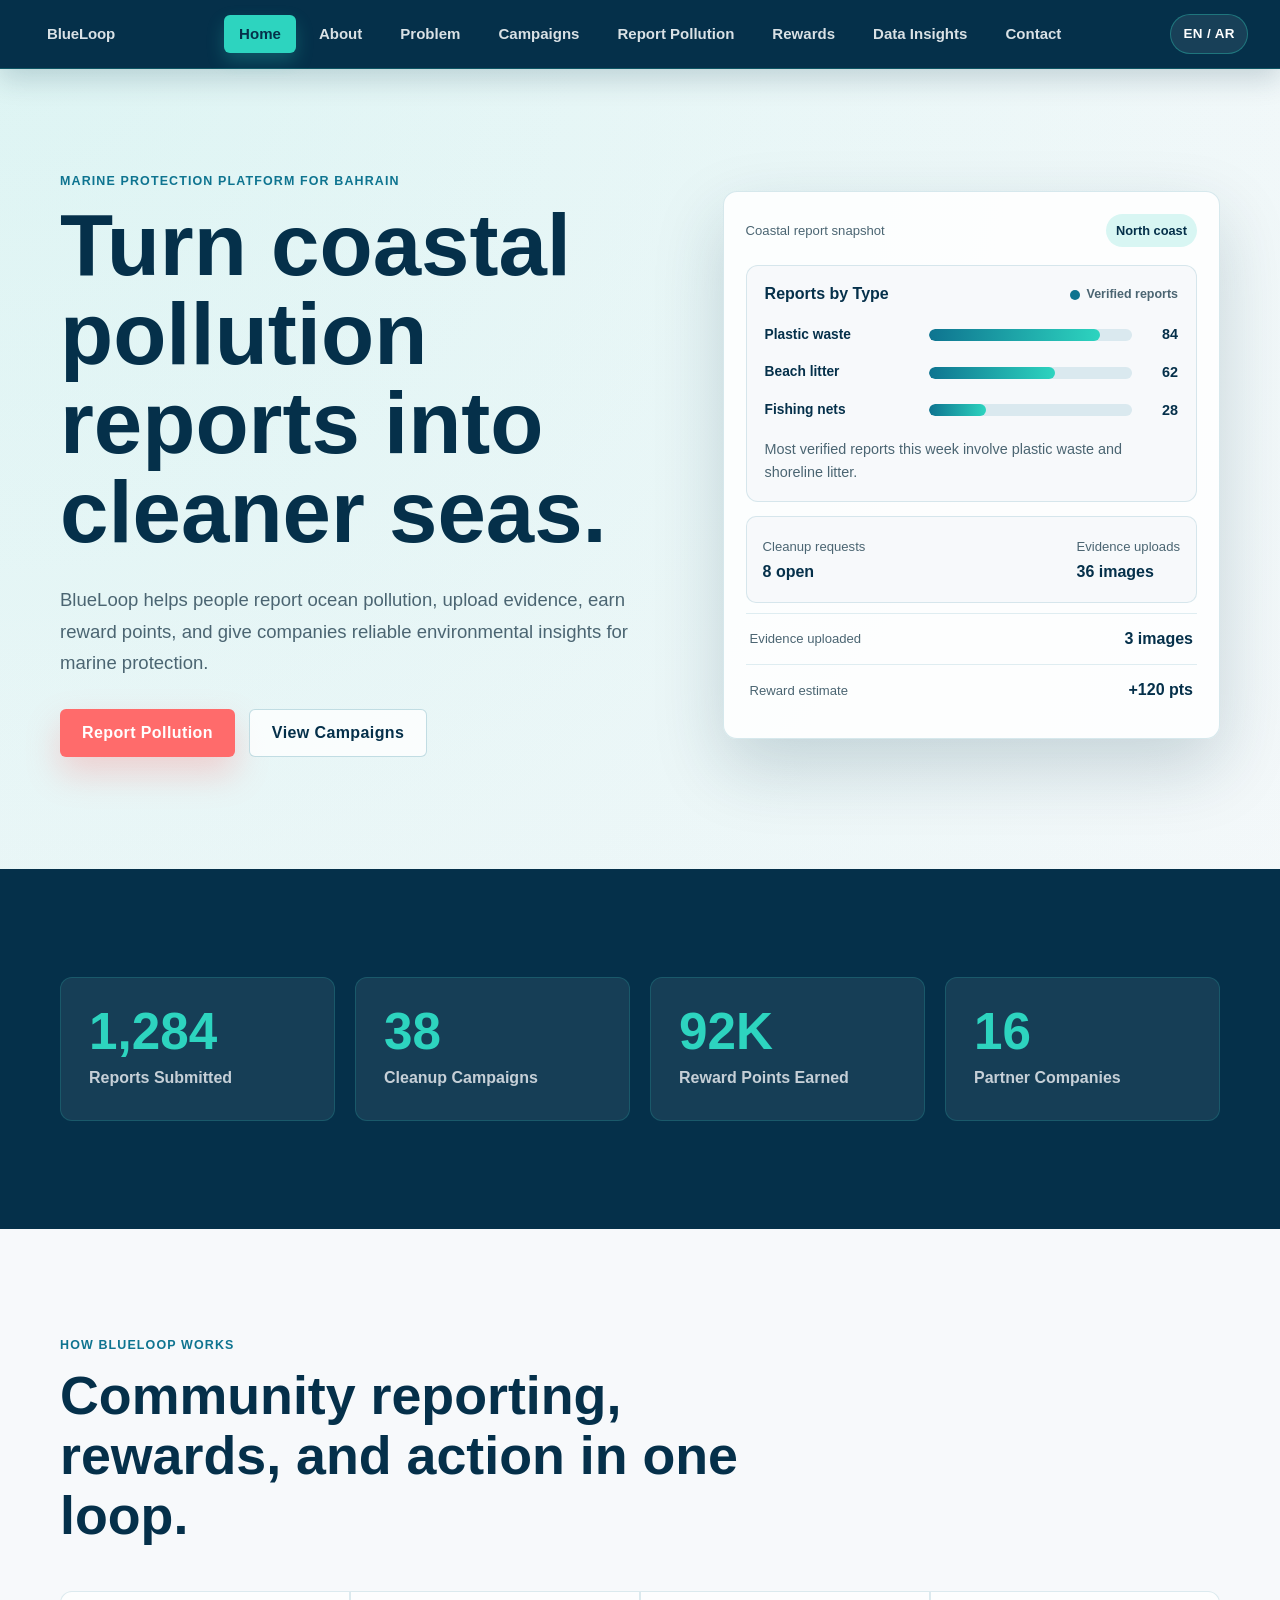
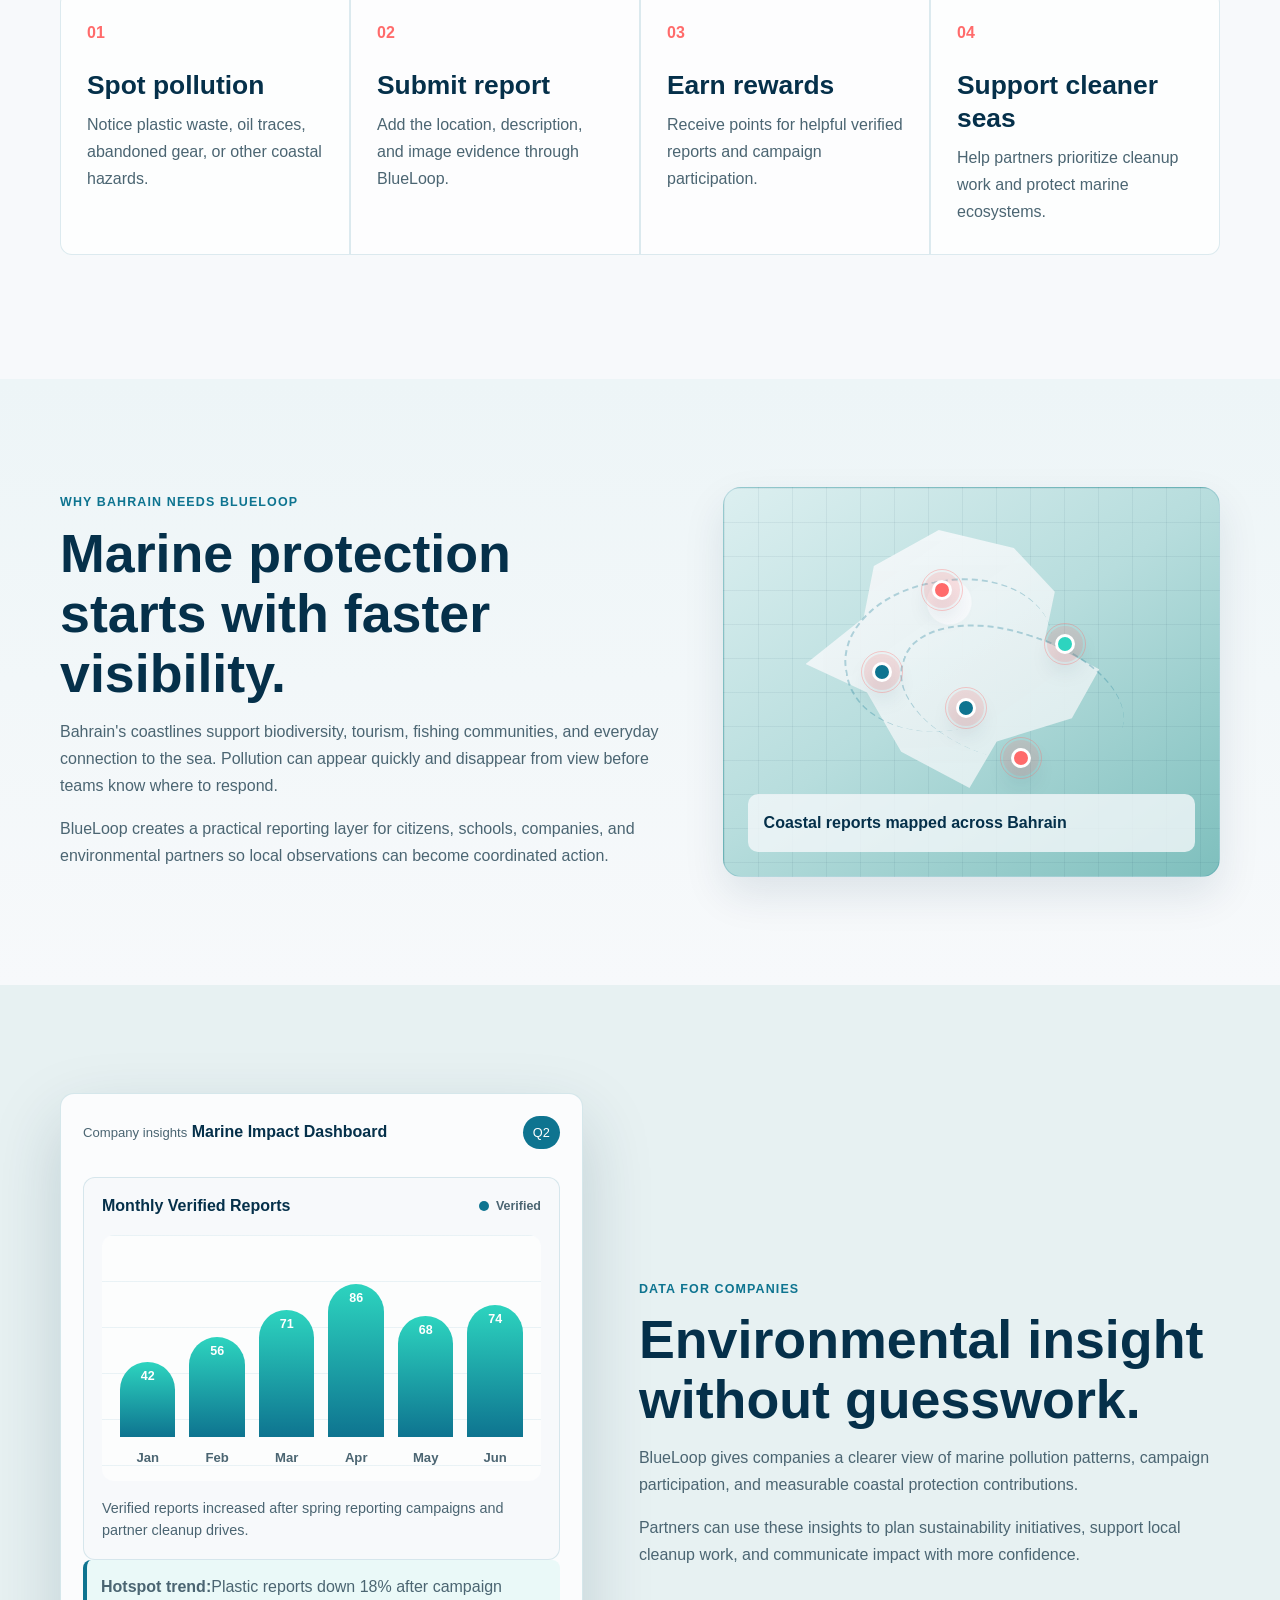
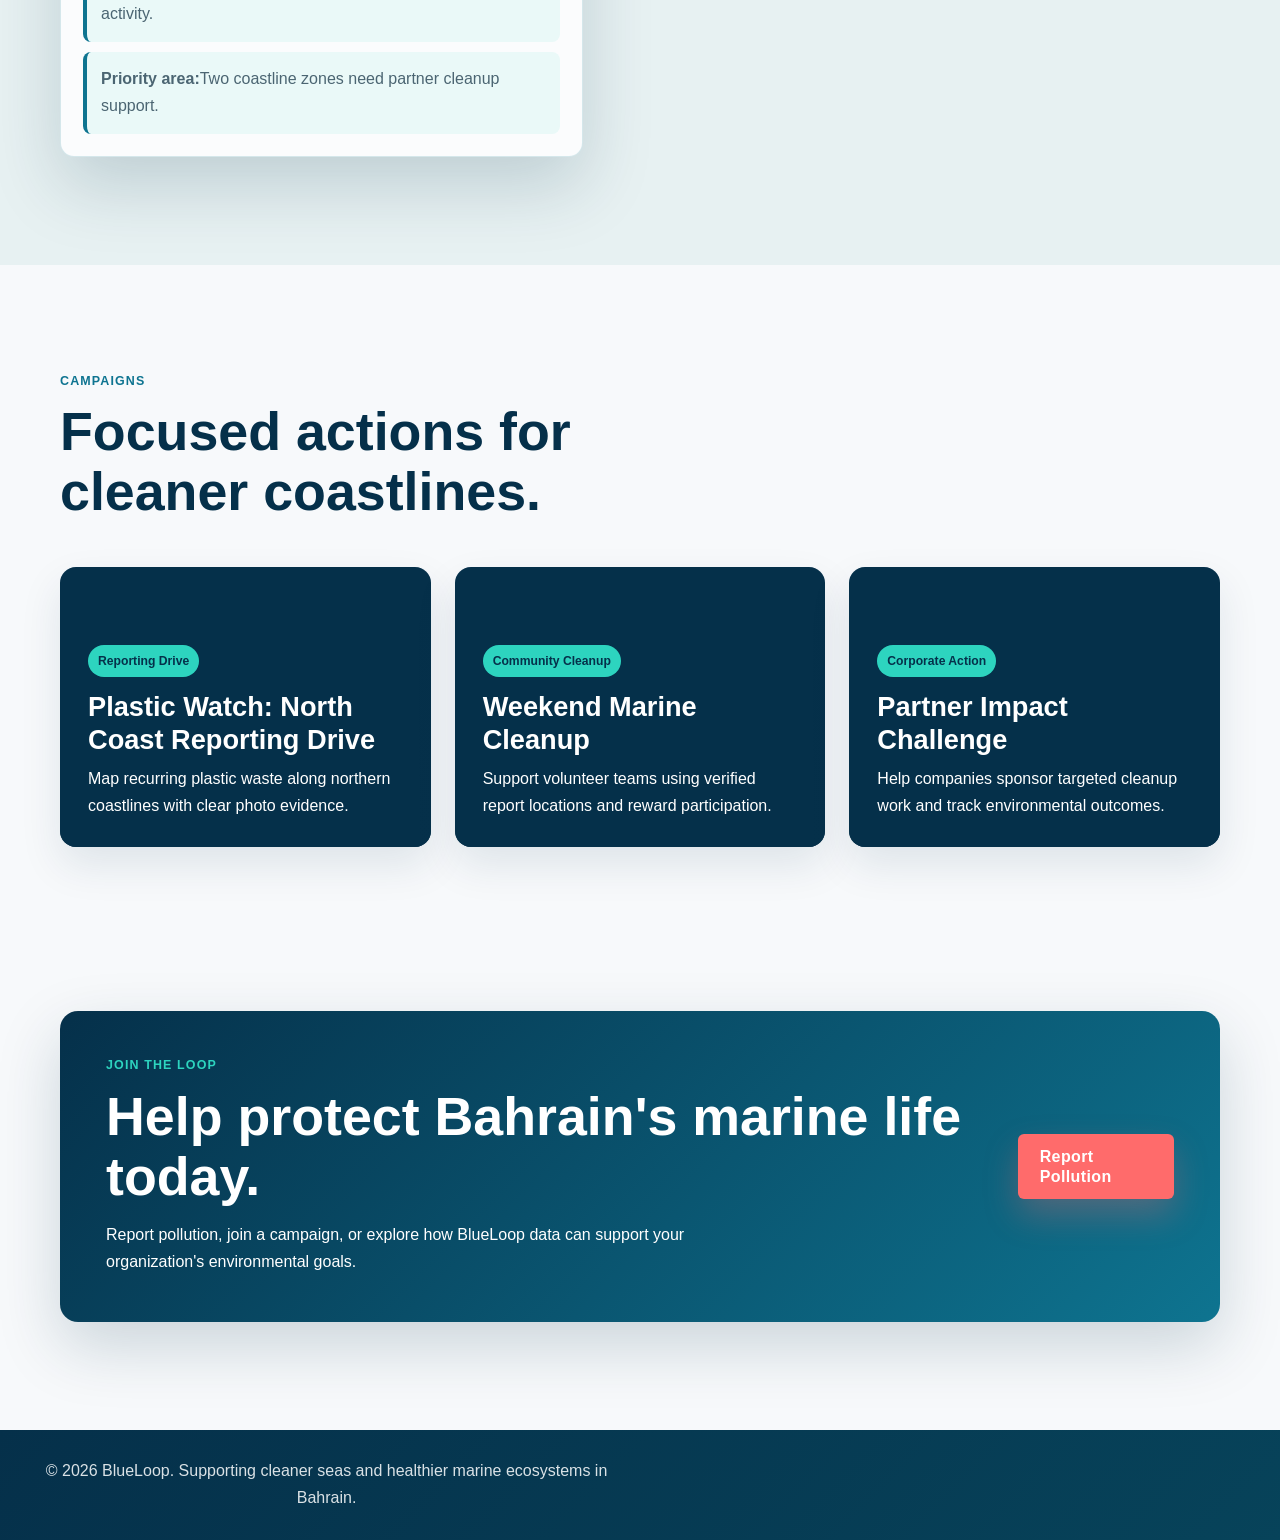
==== index.html @ aff2c663 "Add files via upload" ====
<!DOCTYPE html>
<html lang="en">
<head>
  <!-- Page metadata and shared stylesheet link. -->
  <meta charset="UTF-8">
  <meta name="viewport" content="width=device-width, initial-scale=1.0">
  <title>BlueLoop | Marine Protection Platform in Bahrain</title>
  <link rel="stylesheet" href="style.css">
</head>
<body class="home-page">
  <!-- Site header with brand identity and main navigation. -->
  <header class="site-header">
    <!-- Navigation links connect all pages in the BlueLoop website. -->
    <nav aria-label="Primary navigation">
      <a class="brand" href="index.html">BlueLoop</a>
      <ul>
        <li><a class="active" href="index.html">Home</a></li>
        <li><a href="about.html">About</a></li>
        <li><a href="problem.html">Problem</a></li>
        <li><a href="campaigns.html">Campaigns</a></li>
        <li><a href="report.html">Report Pollution</a></li>
        <li><a href="rewards.html">Rewards</a></li>
        <li><a href="data.html">Data Insights</a></li>
        <li><a href="contact.html">Contact</a></li>
      </ul>
    </nav>
  </header>

  <!-- Main page content presents BlueLoop as a climate-tech and ocean conservation platform. -->
  <main class="home-main">
    <!-- Hero section introduces the product with clear calls to action and a dashboard preview. -->
    <section class="hero-section">
      <div class="container hero-grid">
        <div class="hero-copy">
          <p class="eyebrow">Marine protection platform for Bahrain</p>
          <h1>Turn coastal pollution reports into cleaner seas.</h1>
          <p class="hero-description">BlueLoop helps people report ocean pollution, upload evidence, earn reward points, and give companies reliable environmental insights for marine protection.</p>
          <div class="button-row">
            <a class="button button-primary" href="report.html">Report Pollution</a>
            <a class="button button-secondary" href="campaigns.html">View Campaigns</a>
          </div>
        </div>

        <aside class="hero-preview" aria-label="BlueLoop report dashboard preview">
          <div class="preview-top">
            <span>Coastal report snapshot</span>
            <strong>North coast</strong>
          </div>
          <div class="mini-chart-card">
            <div class="chart-heading">
              <h3>Reports by Type</h3>
              <span class="chart-legend"><span></span> Verified reports</span>
            </div>
            <div class="labeled-bar-chart compact-chart">
              <div class="chart-row">
                <span class="chart-label">Plastic waste</span>
                <div class="bar-track"><span style="width: 84%"></span></div>
                <strong>84</strong>
              </div>
              <div class="chart-row">
                <span class="chart-label">Beach litter</span>
                <div class="bar-track"><span style="width: 62%"></span></div>
                <strong>62</strong>
              </div>
              <div class="chart-row">
                <span class="chart-label">Fishing nets</span>
                <div class="bar-track"><span style="width: 28%"></span></div>
                <strong>28</strong>
              </div>
            </div>
            <p class="chart-caption">Most verified reports this week involve plastic waste and shoreline litter.</p>
          </div>
          <div class="report-card">
            <div>
              <span class="small-label">Cleanup requests</span>
              <strong>8 open</strong>
            </div>
            <div>
              <span class="small-label">Evidence uploads</span>
              <strong>36 images</strong>
            </div>
          </div>
          <div class="metric-row">
            <span>Evidence uploaded</span>
            <strong>3 images</strong>
          </div>
          <div class="metric-row">
            <span>Reward estimate</span>
            <strong>+120 pts</strong>
          </div>
        </aside>
      </div>
    </section>

    <!-- Impact stats section shows platform credibility and measurable progress. -->
    <section class="impact-section">
      <div class="container stats-grid">
        <div>
          <strong>1,284</strong>
          <span>Reports Submitted</span>
        </div>
        <div>
          <strong>38</strong>
          <span>Cleanup Campaigns</span>
        </div>
        <div>
          <strong>92K</strong>
          <span>Reward Points Earned</span>
        </div>
        <div>
          <strong>16</strong>
          <span>Partner Companies</span>
        </div>
      </div>
    </section>

    <!-- Process section explains BlueLoop in four simple horizontal steps. -->
    <section class="process-section">
      <div class="container">
        <div class="section-heading">
          <p class="eyebrow">How BlueLoop works</p>
          <h2>Community reporting, rewards, and action in one loop.</h2>
        </div>
        <ol class="steps-list">
          <li>
            <span>01</span>
            <h3>Spot pollution</h3>
            <p>Notice plastic waste, oil traces, abandoned gear, or other coastal hazards.</p>
          </li>
          <li>
            <span>02</span>
            <h3>Submit report</h3>
            <p>Add the location, description, and image evidence through BlueLoop.</p>
          </li>
          <li>
            <span>03</span>
            <h3>Earn rewards</h3>
            <p>Receive points for helpful verified reports and campaign participation.</p>
          </li>
          <li>
            <span>04</span>
            <h3>Support cleaner seas</h3>
            <p>Help partners prioritize cleanup work and protect marine ecosystems.</p>
          </li>
        </ol>
      </div>
    </section>

    <!-- Bahrain section adds local storytelling with a calm ocean visual placeholder. -->
    <section class="story-section">
      <div class="container split-layout">
        <div>
          <p class="eyebrow">Why Bahrain needs BlueLoop</p>
          <h2>Marine protection starts with faster visibility.</h2>
          <p>Bahrain's coastlines support biodiversity, tourism, fishing communities, and everyday connection to the sea. Pollution can appear quickly and disappear from view before teams know where to respond.</p>
          <p>BlueLoop creates a practical reporting layer for citizens, schools, companies, and environmental partners so local observations can become coordinated action.</p>
        </div>
        <div class="ocean-visual" aria-label="Map visualization of coastal pollution reports in Bahrain">
          <div class="map-coastline"></div>
          <div class="map-path path-one"></div>
          <div class="map-path path-two"></div>
          <button class="report-marker marker-one" type="button" aria-label="Plastic waste report near northern coast">
            <span>Plastic waste</span>
          </button>
          <button class="report-marker marker-two" type="button" aria-label="Beach litter report near western coastline">
            <span>Beach litter</span>
          </button>
          <button class="report-marker marker-three" type="button" aria-label="Fishing nets report near eastern coast">
            <span>Fishing nets</span>
          </button>
          <button class="report-marker marker-four" type="button" aria-label="Oil trace report near southern coast">
            <span>Oil trace</span>
          </button>
          <button class="report-marker marker-five" type="button" aria-label="Cleanup request near central coastline">
            <span>Cleanup request</span>
          </button>
          <div class="shoreline-note">Coastal reports mapped across Bahrain</div>
        </div>
      </div>
    </section>

    <!-- Data section presents BlueLoop's company insights as a SaaS style dashboard. -->
    <section class="data-section">
      <div class="container split-layout reverse-layout">
        <div class="dashboard-preview" aria-label="Environmental data dashboard preview">
          <div class="dashboard-header">
            <div>
              <span class="small-label">Company insights</span>
              <strong>Marine Impact Dashboard</strong>
            </div>
            <span class="status-pill">Q2</span>
          </div>
          <div class="chart-card">
            <div class="chart-heading">
              <h3>Monthly Verified Reports</h3>
              <span class="chart-legend"><span></span> Verified</span>
            </div>
            <div class="vertical-bar-chart">
              <div class="vertical-bar-item"><div class="vertical-bar" style="height: 42%"><strong>42</strong></div><span>Jan</span></div>
              <div class="vertical-bar-item"><div class="vertical-bar" style="height: 56%"><strong>56</strong></div><span>Feb</span></div>
              <div class="vertical-bar-item"><div class="vertical-bar" style="height: 71%"><strong>71</strong></div><span>Mar</span></div>
              <div class="vertical-bar-item"><div class="vertical-bar" style="height: 86%"><strong>86</strong></div><span>Apr</span></div>
              <div class="vertical-bar-item"><div class="vertical-bar" style="height: 68%"><strong>68</strong></div><span>May</span></div>
              <div class="vertical-bar-item"><div class="vertical-bar" style="height: 74%"><strong>74</strong></div><span>Jun</span></div>
            </div>
            <p class="chart-caption">Verified reports increased after spring reporting campaigns and partner cleanup drives.</p>
          </div>
          <div class="insight-list">
            <p><strong>Hotspot trend:</strong> Plastic reports down 18% after campaign activity.</p>
            <p><strong>Priority area:</strong> Two coastline zones need partner cleanup support.</p>
          </div>
        </div>
        <div>
          <p class="eyebrow">Data for companies</p>
          <h2>Environmental insight without guesswork.</h2>
          <p>BlueLoop gives companies a clearer view of marine pollution patterns, campaign participation, and measurable coastal protection contributions.</p>
          <p>Partners can use these insights to plan sustainability initiatives, support local cleanup work, and communicate impact with more confidence.</p>
        </div>
      </div>
    </section>

    <!-- Campaigns preview section highlights three large campaign opportunities. -->
    <section class="campaign-preview-section">
      <div class="container">
        <div class="section-heading">
          <p class="eyebrow">Campaigns</p>
          <h2>Focused actions for cleaner coastlines.</h2>
        </div>
        <div class="campaign-grid">
          <a class="campaign-card campaign-plastic" href="campaigns.html#plastic">
            <span>Reporting Drive</span>
            <h3>Plastic Watch: North Coast Reporting Drive</h3>
            <p>Map recurring plastic waste along northern coastlines with clear photo evidence.</p>
          </a>
          <a class="campaign-card campaign-cleanup" href="campaigns.html#cleanup">
            <span>Community Cleanup</span>
            <h3>Weekend Marine Cleanup</h3>
            <p>Support volunteer teams using verified report locations and reward participation.</p>
          </a>
          <a class="campaign-card campaign-partner" href="campaigns.html#partner">
            <span>Corporate Action</span>
            <h3>Partner Impact Challenge</h3>
            <p>Help companies sponsor targeted cleanup work and track environmental outcomes.</p>
          </a>
        </div>
      </div>
    </section>

    <!-- Final CTA section encourages visitors to take the next action. -->
    <section class="final-cta-section">
      <div class="container cta-banner">
        <div>
          <p class="eyebrow">Join the loop</p>
          <h2>Help protect Bahrain's marine life today.</h2>
          <p>Report pollution, join a campaign, or explore how BlueLoop data can support your organization's environmental goals.</p>
        </div>
        <a class="button button-primary" href="report.html">Report Pollution</a>
      </div>
    </section>
  </main>

  <!-- Footer with copyright and closing mission statement. -->
  <footer>
    <p>&copy; 2026 BlueLoop. Supporting cleaner seas and healthier marine ecosystems in Bahrain.</p>
  </footer>
  <script src="script.js"></script>
</body>
</html>
---- style.css ----
/* Color variables store the BlueLoop ocean palette for reuse across the site. */
:root {
  --navy: #05304A;
  --teal: #0E7490;
  --aqua: #2DD4BF;
  --background: #F7F9FB;
  --coral: #FF6B6B;
  --white: #ffffff;
  --text-muted: #4b6572;
  --border-soft: rgba(14, 116, 144, 0.16);
  --shadow-soft: 0 18px 42px rgba(5, 48, 74, 0.10);
}

/* Universal box sizing keeps spacing and widths predictable. */
* {
  box-sizing: border-box;
}

/* Smooth scrolling makes anchor navigation feel softer if page links are added later. */
html {
  scroll-behavior: smooth;
}

/* Base page styles set the font, text color, and ocean-inspired background. */
body {
  margin: 0;
  font-family: "Inter", "Poppins", "Segoe UI", Roboto, Arial, sans-serif;
  font-size: 16px;
  line-height: 1.65;
  color: var(--navy);
  background:
    radial-gradient(circle at top left, rgba(45, 212, 191, 0.13), transparent 34%),
    linear-gradient(180deg, var(--background) 0%, #edf5f7 100%);
}

/* Shared typography system keeps text consistent across every page. */
h1,
h2,
h3,
p {
  margin-top: 0;
}

h1,
h2,
h3 {
  color: var(--navy);
  font-weight: 800;
  letter-spacing: 0;
}

h1 {
  margin-bottom: 28px;
  font-size: clamp(3.2rem, 6.8vw, 5.8rem);
  line-height: 1.02;
}

h2 {
  margin-bottom: 22px;
  font-size: clamp(2.15rem, 4.2vw, 3.6rem);
  line-height: 1.12;
}

h3 {
  margin-bottom: 12px;
  font-size: clamp(1.25rem, 2.2vw, 1.65rem);
  line-height: 1.25;
}

p,
li {
  max-width: 68ch;
  font-size: 1rem;
  line-height: 1.68;
}

p {
  margin-bottom: 1rem;
}

p:last-child {
  margin-bottom: 0;
}

/* Header styles create the main ocean gradient banner at the top of each page. */
body > header:not(.site-header) {
  padding: 56px 24px 0;
  color: var(--white);
  background: linear-gradient(135deg, var(--navy) 0%, #07506b 48%, var(--teal) 100%);
}

/* Header text is centered within a readable maximum width. */
body > header:not(.site-header) h1,
body > header:not(.site-header) p {
  max-width: 1100px;
  margin-right: auto;
  margin-left: auto;
}

/* Main page title uses responsive sizing so it fits desktop and mobile screens. */
body > header:not(.site-header) h1 {
  margin-top: 0;
  margin-bottom: 14px;
  font-size: clamp(2.2rem, 6vw, 4.8rem);
  line-height: 1.05;
}

/* Header description introduces the page below the title. */
body > header:not(.site-header) p {
  margin-top: 0;
  margin-bottom: 42px;
  max-width: 760px;
  font-size: 1.08rem;
  color: rgba(247, 249, 251, 0.88);
}

/* Sticky navigation stays visible at the top while users scroll. */
body > header:not(.site-header) nav {
  position: sticky;
  top: 0;
  z-index: 10;
  margin-right: -24px;
  margin-left: -24px;
  background: rgba(5, 48, 74, 0.96);
  border-bottom: 1px solid rgba(45, 212, 191, 0.28);
  box-shadow: 0 10px 28px rgba(5, 48, 74, 0.18);
}

/* Navigation list lays out all page links in a flexible row. */
body > header:not(.site-header) nav ul {
  display: flex;
  flex-wrap: wrap;
  gap: 8px;
  justify-content: center;
  max-width: 1180px;
  margin: 0 auto;
  padding: 12px 18px;
  list-style: none;
}

/* Navigation links are styled as compact interactive buttons. */
body > header:not(.site-header) nav a,
.site-header nav a {
  position: relative;
  display: block;
  padding: 10px 15px;
  border-radius: 6px;
  color: rgba(247, 249, 251, 0.88);
  font-size: 0.94rem;
  font-weight: 700;
  line-height: 1.2;
  text-decoration: none;
  transition: color 180ms ease, background-color 180ms ease, transform 180ms ease, box-shadow 180ms ease;
}

/* Hover and focus states make navigation feedback clear for mouse and keyboard users. */
body > header:not(.site-header) nav a:hover,
body > header:not(.site-header) nav a:focus,
.site-header nav a:hover,
.site-header nav a:focus {
  color: var(--aqua);
  background: rgba(45, 212, 191, 0.10);
  box-shadow: 0 8px 18px rgba(45, 212, 191, 0.14);
  transform: translateY(-1px);
}

body > header:not(.site-header) nav a.active,
body > header:not(.site-header) nav a.active:hover,
body > header:not(.site-header) nav a.active:focus,
.site-header nav a.active,
.site-header nav a.active:hover,
.site-header nav a.active:focus {
  color: var(--navy);
  background: var(--aqua);
  box-shadow: 0 8px 18px rgba(45, 212, 191, 0.24);
}

/* Main content wrapper controls page width and vertical spacing. */
main {
  width: min(1120px, calc(100% - 32px));
  margin: 68px auto 92px;
}

/* Sections appear as clean cards for readable content blocks. */
section {
  margin-bottom: 52px;
  padding: 32px;
  background: rgba(255, 255, 255, 0.78);
  border: 1px solid var(--border-soft);
  border-radius: 8px;
  box-shadow: var(--shadow-soft);
}

/* Section hover effect adds depth when users move over content cards. */
section:hover {
  box-shadow: 0 22px 52px rgba(5, 48, 74, 0.14);
}

/* Section headings use dark navy for a professional hierarchy. */
section h2 {
  color: var(--navy);
}

/* Article elements become smaller cards inside multi-item sections. */
article {
  margin-top: 18px;
  padding: 22px;
  background: linear-gradient(180deg, rgba(247, 249, 251, 0.96), rgba(45, 212, 191, 0.08));
  border: 1px solid rgba(14, 116, 144, 0.14);
  border-left: 5px solid var(--teal);
  border-radius: 8px;
  transition: transform 180ms ease, border-color 180ms ease, box-shadow 180ms ease;
}

/* Article hover effect highlights individual feature, threat, or insight cards. */
article:hover {
  transform: translateY(-3px);
  border-color: var(--aqua);
  box-shadow: 0 14px 30px rgba(5, 48, 74, 0.12);
}

/* Article headings stay dark for strong readability inside light cards. */
article h3 {
  color: var(--navy);
}

p,
li {
  color: var(--text-muted);
}

header p,
footer p {
  color: rgba(247, 249, 251, 0.88);
}

/* Lists keep comfortable indentation for campaign focus items. */
ul {
  padding-left: 24px;
}

/* Forms are spaced away from their introductory text. */
form {
  margin-top: 18px;
}

/* Fieldsets group related form inputs into clear blocks. */
fieldset {
  margin: 0 0 22px;
  padding: 22px;
  border: 1px solid var(--border-soft);
  border-radius: 8px;
  background: rgba(247, 249, 251, 0.78);
}

/* Legends label each form group. */
legend {
  padding: 0 8px;
  color: var(--teal);
  font-weight: 700;
}

/* Labels make form field purposes clear. */
label {
  font-weight: 700;
}

/* Inputs, selects, and textareas share one clean form style. */
input,
select,
textarea {
  width: 100%;
  margin-top: 6px;
  padding: 12px;
  border: 1px solid rgba(14, 116, 144, 0.22);
  border-radius: 6px;
  color: var(--navy);
  font: inherit;
  background: var(--white);
}

/* Focus styles make active form fields visible and accessible. */
input:focus,
select:focus,
textarea:focus {
  outline: 3px solid rgba(255, 107, 107, 0.24);
  border-color: var(--coral);
}

/* Buttons use coral only for primary calls to action and important elements. */
button {
  padding: 12px 22px;
  border: 0;
  border-radius: 6px;
  color: var(--white);
  font: inherit;
  font-weight: 700;
  letter-spacing: 0.02em;
  line-height: 1.2;
  background: var(--coral);
  cursor: pointer;
  box-shadow: 0 12px 24px rgba(255, 107, 107, 0.24);
  transition: background-color 180ms ease, transform 180ms ease, box-shadow 180ms ease;
}

/* Button hover and focus states show when an action is ready to submit. */
button:hover,
button:focus {
  background: #e85f5f;
  box-shadow: 0 16px 30px rgba(255, 107, 107, 0.30);
  transform: translateY(-2px);
}

/* Footer closes each page with a dark ocean color band. */
footer {
  padding: 28px 24px;
  color: var(--white);
  text-align: center;
  background: linear-gradient(135deg, var(--navy), #07435a);
}

/* Footer text is kept compact and centered. */
footer p {
  margin: 0;
}

/* Desktop layout turns article sections into three-column card grids. */
@media (min-width: 760px) {
  main section:has(article) {
    display: grid;
    grid-template-columns: repeat(3, 1fr);
    gap: 18px;
  }

  main section:has(article) h2,
  main section:has(article) > p {
    grid-column: 1 / -1;
  }

  article {
    margin-top: 0;
  }
}

/* Mobile layout keeps navigation scrollable and content comfortable on small screens. */
@media (max-width: 640px) {
  body > header:not(.site-header) {
    padding-top: 34px;
  }

  body > header:not(.site-header) nav ul {
    justify-content: flex-start;
    overflow-x: auto;
    flex-wrap: nowrap;
  }

  body > header:not(.site-header) nav a {
    white-space: nowrap;
  }

  main {
    width: min(100% - 20px, 1120px);
    margin-top: 20px;
  }

  section,
  fieldset {
    padding: 20px;
  }
}

/* Homepage layout resets the old stacked-card pattern for a wider startup-style landing page. */
.site-header {
  position: sticky;
  top: 0;
  z-index: 10;
  width: 100%;
  min-height: 68px;
  padding: 0;
  background: var(--navy);
  border-bottom: 1px solid rgba(45, 212, 191, 0.22);
  box-shadow: 0 10px 28px rgba(5, 48, 74, 0.18);
}

.site-header nav {
  position: static;
  display: flex;
  align-items: center;
  justify-content: space-between;
  flex-wrap: nowrap;
  gap: 24px;
  width: 100%;
  margin: 0;
  padding: 14px 32px;
  background: transparent;
  border: 0;
  box-shadow: none;
}

.brand {
  color: var(--white);
  font-size: 1.25rem;
  font-weight: 900;
  letter-spacing: -0.01em;
  text-decoration: none;
}

.site-header nav ul {
  display: flex;
  flex-wrap: wrap;
  justify-content: center;
  gap: 8px;
  width: auto;
  max-width: none;
  margin: 0;
  padding: 0;
  overflow: visible;
  list-style: none;
}

.home-main {
  width: 100%;
  margin: 0;
}

.home-main section {
  margin: 0;
  padding: 108px 24px;
  background: transparent;
  border: 0;
  border-radius: 0;
  box-shadow: none;
}

.home-main section:hover {
  box-shadow: none;
}

.container {
  width: min(1160px, 100%);
  margin: 0 auto;
}

.eyebrow {
  margin: 0 0 12px;
  color: var(--teal);
  font-size: 0.78rem;
  font-weight: 800;
  letter-spacing: 0.09em;
  line-height: 1.3;
  text-transform: uppercase;
}

.section-heading {
  max-width: 680px;
  margin-bottom: 46px;
}

.section-heading h2,
.split-layout h2,
.cta-banner h2 {
  margin: 0 0 16px;
  color: var(--navy);
}

.hero-section {
  min-height: auto;
  display: flex;
  align-items: center;
  padding-top: 104px !important;
  padding-bottom: 112px !important;
  background:
    radial-gradient(circle at 82% 18%, rgba(45, 212, 191, 0.22), transparent 28%),
    linear-gradient(135deg, var(--background) 0%, #eaf3f4 44%, #d9eeee 100%);
}

.hero-grid,
.split-layout {
  display: grid;
  grid-template-columns: minmax(0, 1fr) minmax(340px, 0.82fr);
  gap: 56px;
  align-items: center;
}

.hero-copy h1 {
  max-width: 720px;
  margin: 0 0 28px;
  color: var(--navy);
}

.hero-description {
  max-width: 640px;
  margin: 0 0 30px;
  color: var(--text-muted);
  font-size: clamp(1.02rem, 1.5vw, 1.16rem);
  line-height: 1.7;
}

.button-row {
  display: flex;
  flex-wrap: wrap;
  gap: 14px;
}

.button {
  display: inline-flex;
  align-items: center;
  justify-content: center;
  min-height: 48px;
  padding: 13px 22px;
  border-radius: 6px;
  font-weight: 800;
  letter-spacing: 0.025em;
  line-height: 1.2;
  text-decoration: none;
  transition: transform 180ms ease, box-shadow 180ms ease, background-color 180ms ease, color 180ms ease;
}

.button-primary {
  color: var(--white);
  background: var(--coral);
  box-shadow: 0 16px 34px rgba(255, 107, 107, 0.28);
}

.button-primary:hover,
.button-primary:focus {
  color: var(--white);
  background: #e85f5f;
  transform: translateY(-2px);
}

.button-secondary {
  color: var(--navy);
  background: rgba(255, 255, 255, 0.76);
  border: 1px solid rgba(14, 116, 144, 0.24);
}

.button-secondary:hover,
.button-secondary:focus {
  color: var(--navy);
  background: var(--aqua);
  transform: translateY(-2px);
}

.hero-preview,
.dashboard-preview {
  padding: 22px;
  background: rgba(255, 255, 255, 0.86);
  border: 1px solid rgba(14, 116, 144, 0.16);
  border-radius: 14px;
  box-shadow: 0 28px 70px rgba(5, 48, 74, 0.18);
}

.preview-top,
.dashboard-header,
.metric-row,
.report-card {
  display: flex;
  align-items: center;
  justify-content: space-between;
  gap: 18px;
}

.preview-top {
  margin-bottom: 18px;
}

.preview-top span,
.metric-row span,
.small-label {
  color: var(--text-muted);
  font-size: 0.82rem;
}

.preview-top strong,
.status-pill {
  padding: 6px 10px;
  color: var(--navy);
  background: rgba(45, 212, 191, 0.18);
  border-radius: 999px;
  font-size: 0.8rem;
}

.map-panel {
  position: relative;
  height: 230px;
  margin-bottom: 16px;
  overflow: hidden;
  background:
    linear-gradient(145deg, rgba(5, 48, 74, 0.92), rgba(14, 116, 144, 0.8)),
    linear-gradient(90deg, transparent 24px, rgba(247, 249, 251, 0.08) 25px),
    linear-gradient(0deg, transparent 24px, rgba(247, 249, 251, 0.08) 25px);
  background-size: auto, 48px 48px, 48px 48px;
  border-radius: 10px;
}

.map-route {
  position: absolute;
  inset: 72px 42px;
  border-top: 3px solid rgba(45, 212, 191, 0.75);
  border-right: 3px solid rgba(45, 212, 191, 0.75);
  border-radius: 50%;
  transform: rotate(-16deg);
}

.map-pin {
  position: absolute;
  width: 16px;
  height: 16px;
  background: var(--coral);
  border: 3px solid var(--white);
  border-radius: 50%;
  box-shadow: 0 0 0 8px rgba(255, 107, 107, 0.18);
}

.pin-one {
  top: 54px;
  left: 72px;
}

.pin-two {
  right: 92px;
  bottom: 64px;
}

.pin-three {
  right: 46px;
  top: 88px;
}

.report-card {
  padding: 16px;
  margin-bottom: 10px;
  background: var(--background);
  border: 1px solid rgba(14, 116, 144, 0.14);
  border-radius: 10px;
}

.report-card strong,
.metric-row strong {
  display: block;
  color: var(--navy);
}

.metric-row {
  padding: 12px 4px;
  border-top: 1px solid rgba(14, 116, 144, 0.12);
}

.impact-section {
  background: var(--navy) !important;
}

.stats-grid {
  display: grid;
  grid-template-columns: repeat(4, 1fr);
  gap: 20px;
}

.stats-grid div {
  padding: 28px;
  background: rgba(247, 249, 251, 0.07);
  border: 1px solid rgba(45, 212, 191, 0.18);
  border-radius: 12px;
}

.stats-grid strong {
  display: block;
  margin-bottom: 8px;
  color: var(--aqua);
  font-size: clamp(2rem, 4vw, 3.2rem);
  line-height: 1;
}

.stats-grid span {
  color: rgba(247, 249, 251, 0.78);
  font-weight: 700;
}

.process-section,
.campaign-preview-section {
  background: var(--background) !important;
}

.steps-list {
  display: grid;
  grid-template-columns: repeat(4, 1fr);
  gap: 0;
  padding: 0;
  list-style: none;
  counter-reset: none;
}

.steps-list li {
  position: relative;
  padding: 28px 26px;
  color: var(--text-muted);
  background: rgba(255, 255, 255, 0.78);
  border: 1px solid rgba(14, 116, 144, 0.14);
}

.steps-list li:first-child {
  border-radius: 12px 0 0 12px;
}

.steps-list li:last-child {
  border-radius: 0 12px 12px 0;
}

.steps-list span {
  display: inline-block;
  margin-bottom: 22px;
  color: var(--coral);
  font-weight: 900;
}

.steps-list h3 {
  margin: 0 0 10px;
  color: var(--navy);
}

.steps-list p,
.campaign-card p,
.insight-list p {
  margin-bottom: 0;
}

.story-section {
  background: linear-gradient(180deg, #edf5f7 0%, var(--background) 100%) !important;
}

.reverse-layout {
  grid-template-columns: minmax(340px, 0.9fr) minmax(0, 1fr);
}

.ocean-visual {
  position: relative;
  min-height: 390px;
  overflow: hidden;
  background:
    linear-gradient(rgba(5, 48, 74, 0.06) 1px, transparent 1px),
    linear-gradient(90deg, rgba(5, 48, 74, 0.06) 1px, transparent 1px),
    linear-gradient(145deg, #dceff0 0%, #b7dddd 48%, #7ebfbd 100%);
  background-size: 34px 34px, 34px 34px, auto;
  border: 1px solid rgba(14, 116, 144, 0.18);
  border-radius: 18px;
  box-shadow: var(--shadow-soft);
}

.map-coastline {
  position: absolute;
  top: 42px;
  right: 72px;
  bottom: 88px;
  left: 82px;
  background:
    radial-gradient(circle at 42% 28%, rgba(247, 249, 251, 0.94) 0 8%, transparent 8.5%),
    linear-gradient(145deg, rgba(247, 249, 251, 0.95), rgba(223, 239, 240, 0.92));
  clip-path: polygon(39% 0, 61% 7%, 73% 24%, 70% 43%, 86% 54%, 78% 73%, 56% 82%, 48% 100%, 28% 86%, 18% 63%, 0 52%, 17% 34%, 20% 14%);
  filter: drop-shadow(0 18px 28px rgba(5, 48, 74, 0.18));
}

.map-path {
  position: absolute;
  border: 2px dashed rgba(14, 116, 144, 0.28);
  border-right: 0;
  border-bottom: 0;
  border-radius: 48%;
  pointer-events: none;
}

.path-one {
  top: 92px;
  left: 120px;
  width: 210px;
  height: 150px;
  transform: rotate(-10deg);
}

.path-two {
  right: 92px;
  bottom: 116px;
  width: 230px;
  height: 128px;
  transform: rotate(18deg);
}

.report-marker {
  position: absolute;
  width: 20px;
  height: 20px;
  padding: 0;
  border: 3px solid var(--white);
  border-radius: 50%;
  background: var(--coral);
  box-shadow: 0 0 0 8px rgba(255, 107, 107, 0.18), 0 12px 24px rgba(5, 48, 74, 0.22);
  cursor: pointer;
  animation: markerPulse 2.4s ease-in-out infinite;
}

.report-marker::after {
  content: "";
  position: absolute;
  inset: -14px;
  border: 1px solid rgba(255, 107, 107, 0.34);
  border-radius: 50%;
}

.report-marker span {
  position: absolute;
  left: 50%;
  bottom: calc(100% + 12px);
  min-width: max-content;
  padding: 7px 9px;
  color: var(--navy);
  font-size: 0.74rem;
  font-weight: 900;
  background: rgba(247, 249, 251, 0.94);
  border: 1px solid rgba(14, 116, 144, 0.18);
  border-radius: 999px;
  box-shadow: 0 10px 22px rgba(5, 48, 74, 0.12);
  opacity: 0;
  transform: translate(-50%, 6px);
  transition: opacity 180ms ease, transform 180ms ease;
  pointer-events: none;
}

.report-marker:hover span,
.report-marker:focus span {
  opacity: 1;
  transform: translate(-50%, 0);
}

.marker-one {
  top: 92px;
  left: 42%;
}

.marker-two {
  top: 174px;
  left: 30%;
  background: var(--teal);
  animation-delay: 0.3s;
}

.marker-three {
  top: 146px;
  right: 29%;
  background: var(--aqua);
  animation-delay: 0.65s;
}

.marker-four {
  right: 38%;
  bottom: 108px;
  animation-delay: 0.95s;
}

.marker-five {
  left: 47%;
  bottom: 158px;
  background: var(--teal);
  animation-delay: 1.2s;
}

.shoreline-note {
  position: absolute;
  right: 24px;
  bottom: 24px;
  left: 24px;
  padding: 16px;
  color: var(--navy);
  font-weight: 800;
  background: rgba(247, 249, 251, 0.78);
  border-radius: 10px;
}

@keyframes markerPulse {
  0%,
  100% {
    box-shadow: 0 0 0 7px rgba(255, 107, 107, 0.14), 0 12px 24px rgba(5, 48, 74, 0.20);
  }

  50% {
    box-shadow: 0 0 0 13px rgba(255, 107, 107, 0.06), 0 12px 24px rgba(5, 48, 74, 0.20);
  }
}

.data-section {
  background: #e7f1f2 !important;
}

.dashboard-preview {
  background: #fbfcfd;
}

.dashboard-header {
  margin-bottom: 28px;
}

.status-pill {
  color: var(--white);
  background: var(--teal);
}

.dashboard-chart {
  display: flex;
  align-items: end;
  gap: 14px;
  height: 230px;
  padding: 22px;
  margin-bottom: 18px;
  background:
    linear-gradient(rgba(14, 116, 144, 0.08) 1px, transparent 1px),
    var(--background);
  background-size: 100% 46px;
  border-radius: 12px;
}

.dashboard-chart span {
  flex: 1;
  min-width: 20px;
  background: linear-gradient(180deg, var(--aqua), var(--teal));
  border-radius: 999px 999px 4px 4px;
}

.chart-card,
.mini-chart-card {
  padding: 18px;
  background: var(--background);
  border: 1px solid rgba(14, 116, 144, 0.14);
  border-radius: 12px;
}

.mini-chart-card {
  margin-bottom: 14px;
}

.chart-heading {
  display: flex;
  align-items: start;
  justify-content: space-between;
  gap: 16px;
  margin-bottom: 18px;
}

.chart-heading h3 {
  margin: 0;
  font-size: 1rem;
}

.chart-legend {
  display: inline-flex;
  align-items: center;
  gap: 7px;
  color: var(--text-muted);
  font-size: 0.78rem;
  font-weight: 800;
  white-space: nowrap;
}

.chart-legend span {
  width: 10px;
  height: 10px;
  background: var(--teal);
  border-radius: 50%;
}

.labeled-bar-chart {
  display: grid;
  gap: 14px;
}

.chart-row {
  display: grid;
  grid-template-columns: minmax(105px, 0.9fr) minmax(120px, 1.4fr) 42px;
  gap: 12px;
  align-items: center;
}

.chart-label {
  color: var(--navy);
  font-size: 0.86rem;
  font-weight: 800;
}

.bar-track {
  height: 12px;
  overflow: hidden;
  background: rgba(14, 116, 144, 0.12);
  border-radius: 999px;
}

.bar-track span {
  display: block;
  height: 100%;
  background: linear-gradient(90deg, var(--teal), var(--aqua));
  border-radius: inherit;
}

.chart-row strong {
  color: var(--navy);
  font-size: 0.9rem;
  text-align: right;
}

.compact-chart .chart-row {
  grid-template-columns: minmax(90px, 0.9fr) minmax(100px, 1.2fr) 34px;
}

.chart-caption {
  max-width: none;
  margin-top: 16px;
  color: var(--text-muted);
  font-size: 0.9rem;
  line-height: 1.55;
}

.vertical-bar-chart {
  display: grid;
  grid-template-columns: repeat(6, minmax(42px, 1fr));
  align-items: end;
  gap: 14px;
  min-height: 230px;
  padding: 24px 18px 12px;
  background:
    linear-gradient(rgba(14, 116, 144, 0.08) 1px, transparent 1px),
    rgba(255, 255, 255, 0.58);
  background-size: 100% 46px;
  border-radius: 12px;
}

.vertical-bar-item {
  display: grid;
  grid-template-rows: 1fr auto;
  align-items: end;
  gap: 10px;
  height: 210px;
  text-align: center;
}

.vertical-bar {
  position: relative;
  min-height: 34px;
  display: flex;
  align-items: start;
  justify-content: center;
  padding-top: 8px;
  color: var(--white);
  background: linear-gradient(180deg, var(--aqua), var(--teal));
  border-radius: 999px 999px 6px 6px;
}

.vertical-bar strong {
  color: var(--white);
  font-size: 0.78rem;
  line-height: 1;
}

.vertical-bar-item > span {
  color: var(--text-muted);
  font-size: 0.82rem;
  font-weight: 800;
}

.insight-list {
  display: grid;
  gap: 10px;
}

.insight-list p {
  padding: 14px;
  background: rgba(45, 212, 191, 0.08);
  border-left: 4px solid var(--teal);
  border-radius: 8px;
}

.campaign-grid {
  display: grid;
  grid-template-columns: repeat(3, 1fr);
  gap: 24px;
}

.campaign-card {
  position: relative;
  min-height: 280px;
  height: 100%;
  display: flex;
  flex-direction: column;
  justify-content: flex-end;
  margin: 0;
  padding: 28px;
  background: var(--navy);
  border: 0;
  border-radius: 16px;
  box-shadow: var(--shadow-soft);
  overflow: hidden;
  color: var(--white);
  cursor: pointer;
  text-decoration: none;
  transition: transform 180ms ease, box-shadow 180ms ease;
  scroll-margin-top: 96px;
}

.campaign-card::before {
  content: "";
  position: absolute;
  inset: 0;
  z-index: 1;
  background: linear-gradient(180deg, rgba(5, 48, 74, 0.12), rgba(5, 48, 74, 0.92));
}

.campaign-card::after {
  content: "";
  position: absolute;
  inset: 0;
  z-index: 0;
  background-image: var(--campaign-image);
  background-position: center;
  background-size: cover;
  transition: transform 320ms ease;
}

.campaign-card > * {
  position: relative;
  z-index: 2;
}

.campaign-card:hover,
.campaign-card:focus-within {
  transform: translateY(-5px);
  box-shadow: 0 28px 64px rgba(5, 48, 74, 0.22);
}

.campaign-card:hover::after,
.campaign-card:focus-within::after {
  transform: scale(1.07);
}

.campaign-card span {
  width: fit-content;
  margin-bottom: 14px;
  padding: 6px 10px;
  color: var(--navy);
  font-size: 0.76rem;
  font-weight: 900;
  background: var(--aqua);
  border-radius: 999px;
}

.campaign-card h3,
.campaign-card p {
  color: var(--white);
}

.campaign-card h3 {
  margin: 0 0 10px;
  font-size: clamp(1.3rem, 2.3vw, 1.7rem);
  line-height: 1.18;
  font-weight: 900;
}

.campaign-plastic {
  --campaign-image: url("images/plastic-watch.jpg");
}

.campaign-cleanup {
  --campaign-image: url("images/marine-cleanup.jpg");
}

.campaign-partner {
  --campaign-image: url("images/partner-impact.jpg");
}

.final-cta-section {
  padding-top: 56px !important;
  background: var(--background) !important;
}

.cta-banner {
  display: flex;
  align-items: center;
  justify-content: space-between;
  gap: 32px;
  padding: 46px;
  color: var(--white);
  background: linear-gradient(135deg, var(--navy), var(--teal));
  border-radius: 18px;
  box-shadow: 0 24px 64px rgba(5, 48, 74, 0.18);
}

.cta-banner h2,
.cta-banner p {
  color: var(--white);
}

.cta-banner .eyebrow {
  color: var(--aqua);
}

@media (min-width: 760px) {
  .home-main section:has(article) {
    display: block;
  }
}

@media (max-width: 900px) {
  .hero-grid,
  .split-layout,
  .reverse-layout,
  .cta-banner {
    grid-template-columns: 1fr;
  }

  .site-header nav {
    display: flex;
    align-items: center;
    justify-content: space-between;
  }

  .brand {
    display: inline-block;
    margin-bottom: 0;
  }

  .stats-grid,
  .steps-list,
  .campaign-grid {
    grid-template-columns: repeat(2, 1fr);
  }

  .steps-list li,
  .steps-list li:first-child,
  .steps-list li:last-child {
    border-radius: 12px;
  }
}

@media (max-width: 640px) {
  .home-main section {
    padding: 76px 18px;
  }

  .hero-section {
    min-height: auto;
    padding-top: 72px !important;
    padding-bottom: 76px !important;
  }

  .hero-copy h1,
  .inner-hero h1 {
    font-size: clamp(2.65rem, 14vw, 4.25rem);
  }

  .stats-grid,
  .steps-list,
  .campaign-grid {
    grid-template-columns: 1fr;
  }

  .hero-preview,
  .dashboard-preview,
  .cta-banner {
    padding: 20px;
  }

  .map-panel,
  .dashboard-chart,
  .vertical-bar-chart {
    min-height: 190px;
  }
}

/* Inner pages keep the same navigation and footer while using unique page layouts. */
.inner-hero {
  width: 100%;
  margin: 0 auto;
  padding: 104px max(16px, calc((100% - 1120px) / 2)) 112px;
  background: linear-gradient(135deg, var(--navy), var(--teal));
}

.inner-hero h1 {
  max-width: 880px;
  margin: 0 0 28px;
  color: var(--white);
}

.inner-hero p:not(.eyebrow) {
  max-width: 720px;
  margin: 0;
  color: rgba(247, 249, 251, 0.84);
  font-size: clamp(1.02rem, 1.5vw, 1.16rem);
  line-height: 1.7;
}

.inner-hero .eyebrow {
  color: var(--aqua);
}

.hero-section .eyebrow {
  color: var(--teal);
}

.compact-hero,
.editorial-hero,
.data-hero {
  padding-top: 104px;
  padding-bottom: 112px;
}

.inner-main {
  width: min(1120px, calc(100% - 32px));
  margin: 82px auto;
}

.inner-main section {
  margin-bottom: 72px;
}

.inner-page .inner-main section,
.inner-page .inner-main article {
  box-shadow: none;
}

.inner-page .inner-main section:hover,
.inner-page .inner-main article:hover {
  box-shadow: none;
}

.inner-main h2 {
  max-width: 780px;
}

/* About page uses a calm mission layout, values row, SDG banner, and vision close. */
.about-mission {
  display: grid;
  grid-template-columns: minmax(0, 1fr) minmax(320px, 0.8fr);
  gap: 44px;
  align-items: center;
  padding: 0;
  background: transparent;
  border: 0;
}

.mission-visual {
  position: relative;
  min-height: 360px;
  display: flex;
  align-items: flex-end;
  padding: 28px;
  overflow: hidden;
  color: var(--white);
  background: linear-gradient(150deg, #d9eeee 0%, var(--teal) 62%, var(--navy) 100%);
  border-radius: 18px;
  box-shadow: var(--shadow-soft);
}

.mission-visual strong {
  position: relative;
  z-index: 1;
  max-width: 260px;
  font-size: 1.4rem;
  line-height: 1.25;
}

.visual-dot {
  position: absolute;
  width: 80px;
  height: 80px;
  border-radius: 50%;
  background: rgba(45, 212, 191, 0.42);
}

.visual-dot-one {
  top: 42px;
  left: 44px;
}

.visual-dot-two {
  top: 128px;
  right: 62px;
  background: rgba(255, 107, 107, 0.52);
}

.visual-dot-three {
  right: 130px;
  bottom: 92px;
  background: rgba(247, 249, 251, 0.32);
}

.values-section {
  padding: 42px;
  background: rgba(255, 255, 255, 0.72);
}

.value-blocks {
  display: grid;
  grid-template-columns: repeat(3, 1fr);
  gap: 20px;
  margin-top: 26px;
}

.value-blocks article {
  margin: 0;
  padding: 0 0 0 22px;
  background: transparent;
  border: 0;
  border-left: 3px solid var(--teal);
  border-radius: 0;
}

.value-blocks span {
  color: var(--coral);
  font-weight: 900;
}

.sdg-banner,
.community-impact-banner,
.company-cta,
.volunteer-cta,
.problem-cta {
  display: flex;
  align-items: center;
  justify-content: space-between;
  gap: 34px;
  padding: 42px;
  color: var(--white);
  background: linear-gradient(135deg, var(--navy), var(--teal));
  border: 0;
  border-radius: 18px;
}

.sdg-banner h2,
.sdg-banner p,
.community-impact-banner h2,
.community-impact-banner p,
.company-cta h2,
.volunteer-cta h2,
.problem-cta h2,
.problem-cta p {
  color: var(--white);
}

.sdg-banner .eyebrow,
.community-impact-banner .eyebrow {
  color: var(--aqua);
}

.vision-section {
  max-width: 820px;
  padding: 0 0 0 28px;
  background: transparent;
  border: 0;
  border-left: 5px solid var(--coral);
}

/* Problem page takes on a more serious editorial rhythm. */
.editorial-hero {
  padding-top: 100px;
  padding-bottom: 112px;
}

.problem-explainer {
  max-width: 920px;
  padding: 0 0 38px;
  background: transparent;
  border: 0;
  border-bottom: 1px solid var(--border-soft);
  border-radius: 0;
}

.problem-explainer h2 {
  max-width: 920px;
  font-size: clamp(2.1rem, 4.6vw, 3.8rem);
}

.impact-areas {
  display: grid;
  grid-template-columns: repeat(3, 1fr);
  gap: 1px;
  padding: 0;
  overflow: hidden;
  background: rgba(14, 116, 144, 0.18);
  border: 1px solid rgba(14, 116, 144, 0.18);
}

.impact-areas article {
  min-height: 250px;
  margin: 0;
  padding: 34px;
  background: var(--background);
  border: 0;
  border-radius: 0;
}

.bahrain-highlight {
  display: grid;
  grid-template-columns: 0.8fr 1fr;
  gap: 32px;
  align-items: center;
  padding: 38px;
  background: rgba(45, 212, 191, 0.10);
  border: 1px solid rgba(14, 116, 144, 0.18);
  border-radius: 18px;
}

.problem-cta {
  background: linear-gradient(135deg, var(--navy), #0b5367);
}

/* Campaigns page uses featured campaign, directory, timeline, and volunteer CTA. */
.featured-campaign-wide {
  position: relative;
  display: grid;
  grid-template-columns: minmax(0, 1fr) auto;
  gap: 28px;
  align-items: end;
  min-height: 340px;
  padding: 46px;
  color: var(--white);
  background:
    linear-gradient(90deg, rgba(5, 48, 74, 0.94), rgba(5, 48, 74, 0.46)),
    var(--campaign-image);
  background-position: center;
  background-size: cover;
  border: 0;
  border-radius: 22px;
  overflow: hidden;
  box-shadow: var(--shadow-soft);
}

.featured-campaign-wide::before {
  content: "";
  position: absolute;
  inset: 0;
  background: linear-gradient(90deg, rgba(5, 48, 74, 0.92), rgba(5, 48, 74, 0.34));
}

.featured-campaign-wide > * {
  position: relative;
  z-index: 1;
}

.featured-campaign-wide h2,
.featured-campaign-wide p {
  color: var(--white);
}

.campaign-directory {
  padding: 0;
  background: transparent;
  border: 0;
}

.campaign-directory-grid {
  display: grid;
  grid-template-columns: repeat(3, 1fr);
  gap: 22px;
  margin-top: 24px;
}

.campaign-directory-grid article {
  min-height: 260px;
}

.campaign-directory-grid span {
  text-transform: uppercase;
}

.campaign-detail-card {
  min-height: 360px;
}

.campaign-link {
  width: fit-content;
  margin-top: 22px;
  padding: 10px 14px;
  color: var(--navy);
  font-size: 0.86rem;
  font-weight: 900;
  text-decoration: none;
  background: var(--aqua);
  border-radius: 999px;
  transition: background-color 180ms ease, transform 180ms ease;
}

.campaign-link:hover,
.campaign-link:focus {
  background: var(--white);
  transform: translateY(-2px);
}

.events-timeline {
  padding: 38px;
  background: #e7f1f2;
  border: 0;
  border-radius: 18px;
}

.events-timeline ol {
  display: grid;
  gap: 18px;
  margin: 28px 0 0;
  padding: 0;
  list-style: none;
}

.events-timeline li {
  display: grid;
  grid-template-columns: 120px 1fr;
  gap: 18px;
  padding: 18px 0;
  border-bottom: 1px solid rgba(14, 116, 144, 0.18);
}

.events-timeline strong {
  color: var(--navy);
}

.volunteer-cta {
  background: linear-gradient(135deg, var(--teal), var(--navy));
}

/* Report and contact pages share split form behavior with different side panels. */
.report-split,
.contact-split {
  display: grid;
  grid-template-columns: minmax(0, 1.15fr) minmax(300px, 0.85fr);
  gap: 32px;
  padding: 0;
  background: transparent;
  border: 0;
}

.form-panel,
.tips-panel,
.contact-details {
  padding: 34px;
  background: rgba(255, 255, 255, 0.82);
  border: 1px solid var(--border-soft);
  border-radius: 18px;
  box-shadow: var(--shadow-soft);
}

.form-panel fieldset {
  background: var(--background);
}

.tips-panel {
  position: sticky;
  top: 92px;
  align-self: start;
  background: linear-gradient(180deg, var(--navy), var(--teal));
}

.tips-panel h2,
.tips-panel li,
.tips-panel p {
  color: var(--white);
}

.tips-panel .eyebrow {
  color: var(--aqua);
}

.tips-panel ul {
  display: grid;
  gap: 16px;
  padding-left: 20px;
}

.next-steps {
  padding: 34px;
  background: #e7f1f2;
  border: 0;
  border-radius: 18px;
}

.next-steps > div {
  display: grid;
  grid-template-columns: repeat(3, 1fr);
  gap: 18px;
}

.next-steps article {
  display: flex;
  gap: 14px;
  margin: 0;
  padding: 20px;
  background: var(--white);
  border: 1px solid var(--border-soft);
  border-radius: 12px;
}

.next-steps strong {
  display: grid;
  place-items: center;
  flex: 0 0 34px;
  height: 34px;
  color: var(--white);
  background: var(--coral);
  border-radius: 50%;
}

/* Rewards page uses a vertical timeline, compact point examples, impact banner, and FAQ. */
.reward-timeline-section,
.reward-examples,
.faq-section {
  padding: 0;
  background: transparent;
  border: 0;
}

.reward-timeline {
  position: relative;
  display: grid;
  gap: 22px;
  margin: 28px 0 0;
  padding: 0 0 0 28px;
  list-style: none;
}

.reward-timeline::before {
  content: "";
  position: absolute;
  top: 8px;
  bottom: 8px;
  left: 8px;
  width: 2px;
  background: linear-gradient(var(--teal), var(--coral));
}

.reward-timeline li {
  position: relative;
  padding: 26px;
  background: var(--white);
  border: 1px solid var(--border-soft);
  border-radius: 16px;
  box-shadow: var(--shadow-soft);
}

.reward-timeline li::before {
  content: "";
  position: absolute;
  top: 30px;
  left: -27px;
  width: 14px;
  height: 14px;
  background: var(--coral);
  border: 4px solid var(--background);
  border-radius: 50%;
}

.reward-timeline span {
  color: var(--teal);
  font-weight: 900;
}

.reward-examples > div {
  display: grid;
  grid-template-columns: repeat(3, 1fr);
  gap: 18px;
  margin-top: 22px;
}

.reward-examples article {
  margin: 0;
  padding: 28px;
  text-align: center;
  background: rgba(45, 212, 191, 0.10);
  border: 1px dashed rgba(14, 116, 144, 0.38);
  border-radius: 18px;
}

.reward-examples strong {
  display: block;
  color: var(--coral);
  font-size: 2.6rem;
}

.faq-section details {
  margin-bottom: 12px;
  padding: 20px;
  background: var(--white);
  border: 1px solid var(--border-soft);
  border-radius: 12px;
}

.faq-section summary {
  color: var(--navy);
  font-weight: 900;
  cursor: pointer;
}

/* Data page resembles a SaaS dashboard and business landing page. */
.business-dashboard {
  display: grid;
  grid-template-columns: minmax(0, 1fr) 280px;
  gap: 22px;
  padding: 0;
  background: transparent;
  border: 0;
}

.dashboard-main-card,
.dashboard-side-cards article {
  padding: 28px;
  background: var(--white);
  border: 1px solid var(--border-soft);
  border-radius: 18px;
  box-shadow: var(--shadow-soft);
}

.dashboard-chart-grid {
  display: grid;
  grid-template-columns: repeat(2, minmax(0, 1fr));
  gap: 22px;
}

.dashboard-side-cards {
  display: grid;
  gap: 18px;
}

.dashboard-side-cards article {
  margin: 0;
  min-height: 130px;
}

.dashboard-side-cards span {
  display: block;
  color: var(--text-muted);
}

.dashboard-side-cards strong {
  color: var(--navy);
  font-size: 2.2rem;
}

.business-benefits {
  padding: 38px;
  background: #e7f1f2;
  border: 0;
  border-radius: 18px;
}

.business-benefits > div {
  display: grid;
  grid-template-columns: repeat(3, 1fr);
  gap: 18px;
}

.business-benefits article {
  margin: 0;
  padding: 0;
  background: transparent;
  border: 0;
}

.insight-types {
  display: grid;
  grid-template-columns: minmax(0, 0.95fr) minmax(280px, 1fr);
  gap: 34px;
  align-items: start;
  padding: 42px;
  background: var(--white);
  border: 1px solid var(--border-soft);
  border-radius: 18px;
}

.insight-types ul {
  display: grid;
  gap: 12px;
  margin: 0;
  padding: 0;
  list-style: none;
}

.insight-types li {
  padding: 14px 16px;
  background: var(--background);
  border-left: 4px solid var(--teal);
  border-radius: 8px;
}

/* Contact page presents form, details, map, and link chips. */
.contact-details {
  background: var(--navy);
}

.contact-details h2,
.contact-details strong,
.contact-details span {
  color: var(--white);
}

.contact-details p {
  display: grid;
  gap: 4px;
  padding-bottom: 16px;
  border-bottom: 1px solid rgba(247, 249, 251, 0.14);
}

.map-placeholder {
  position: relative;
  min-height: 260px;
  display: flex;
  align-items: end;
  margin-top: 26px;
  padding: 22px;
  overflow: hidden;
  color: var(--white);
  background:
    linear-gradient(135deg, rgba(45, 212, 191, 0.22), transparent),
    repeating-linear-gradient(45deg, rgba(247, 249, 251, 0.08) 0 1px, transparent 1px 24px),
    var(--teal);
  border-radius: 16px;
}

.map-placeholder strong {
  position: relative;
  z-index: 1;
}

.social-links-section {
  padding: 38px;
  background: linear-gradient(135deg, rgba(45, 212, 191, 0.12), rgba(247, 249, 251, 0.92));
  border: 1px solid rgba(14, 116, 144, 0.14);
  border-radius: 18px;
}

.social-section-heading {
  max-width: 680px;
  margin-bottom: 28px;
}

.social-section-heading p {
  margin: 0;
}

.social-card-grid {
  display: grid;
  grid-template-columns: repeat(4, 1fr);
  gap: 18px;
}

.social-card {
  display: grid;
  gap: 14px;
  min-height: 210px;
  padding: 24px;
  color: var(--navy);
  text-decoration: none;
  background: var(--white);
  border: 1px solid var(--border-soft);
  border-radius: 16px;
  box-shadow: 0 16px 36px rgba(5, 48, 74, 0.08);
  transition: transform 180ms ease, border-color 180ms ease, box-shadow 180ms ease, background-color 180ms ease;
}

.social-card:hover,
.social-card:focus {
  color: var(--navy);
  background: rgba(45, 212, 191, 0.10);
  border-color: rgba(14, 116, 144, 0.34);
  box-shadow: 0 22px 44px rgba(5, 48, 74, 0.12);
  transform: translateY(-4px) scale(1.015);
}

.social-cover {
  position: relative;
  flex: 0 0 48px;
  overflow: hidden;
  width: 48px;
  height: 48px;
  border-radius: 14px;
  box-shadow: 0 10px 20px rgba(5, 48, 74, 0.12);
}

.social-cover::after {
  content: "";
  position: absolute;
  inset: 0;
  background: linear-gradient(180deg, rgba(5, 48, 74, 0.08), rgba(5, 48, 74, 0.42));
}

.social-cover img {
  display: block;
  width: 100%;
  height: 100%;
  object-fit: cover;
  transition: transform 260ms ease;
}

.social-card:hover .social-cover img,
.social-card:focus .social-cover img {
  transform: scale(1.06);
}

.social-platform {
  display: flex;
  align-items: center;
  gap: 12px;
  padding: 0;
}

.social-icon {
  display: grid;
  place-items: center;
  width: 44px;
  height: 44px;
  color: var(--white);
  font-size: 0.82rem;
  font-weight: 900;
  background: linear-gradient(135deg, var(--teal), var(--navy));
  border-radius: 12px;
}

.social-card strong {
  color: var(--navy);
  font-size: 1.15rem;
}

.social-card p {
  margin: 0;
  color: var(--text-muted);
  font-size: 0.95rem;
  line-height: 1.55;
}

/* JavaScript-enhanced states for animation, validation, and mobile navigation. */
.reveal-on-scroll {
  opacity: 0;
  transform: translateY(18px);
  transition: opacity 520ms ease, transform 520ms ease;
}

.reveal-on-scroll.is-visible {
  opacity: 1;
  transform: translateY(0);
}

.field-error {
  display: block;
  margin-top: 6px;
  color: var(--coral);
  font-size: 0.9rem;
  font-weight: 700;
}

.field-invalid {
  border-color: var(--coral);
  box-shadow: 0 0 0 3px rgba(255, 107, 107, 0.16);
}

.form-status {
  margin: 0 0 18px;
  padding: 14px 16px;
  border-radius: 8px;
  font-weight: 800;
}

.form-status.success {
  color: var(--navy);
  background: rgba(45, 212, 191, 0.18);
  border: 1px solid rgba(14, 116, 144, 0.22);
}

.nav-toggle {
  display: none;
  width: 44px;
  height: 40px;
  padding: 8px;
  border: 1px solid rgba(247, 249, 251, 0.24);
  border-radius: 8px;
  background: rgba(247, 249, 251, 0.08);
  box-shadow: none;
}

.nav-toggle span {
  display: block;
  height: 2px;
  margin: 5px 0;
  background: var(--white);
  border-radius: 999px;
  transition: transform 180ms ease, opacity 180ms ease;
}

.language-toggle {
  min-height: 40px;
  padding: 9px 12px;
  border: 1px solid rgba(45, 212, 191, 0.36);
  border-radius: 999px;
  color: var(--white);
  font-size: 0.84rem;
  font-weight: 900;
  letter-spacing: 0.03em;
  background: rgba(247, 249, 251, 0.08);
  box-shadow: none;
}

.language-toggle:hover,
.language-toggle:focus,
.language-toggle.is-arabic {
  color: var(--navy);
  background: var(--aqua);
  transform: translateY(-1px);
}

[dir="rtl"] body {
  text-align: right;
}

[dir="rtl"] .hero-grid,
[dir="rtl"] .split-layout,
[dir="rtl"] .reverse-layout,
[dir="rtl"] .about-mission,
[dir="rtl"] .report-split,
[dir="rtl"] .contact-split,
[dir="rtl"] .business-dashboard,
[dir="rtl"] .insight-types {
  direction: rtl;
}

[dir="rtl"] header,
[dir="rtl"] nav,
[dir="rtl"] .site-header,
[dir="rtl"] .site-header nav {
  direction: ltr;
}

[dir="rtl"] .site-header nav ul {
  direction: ltr;
  padding-right: 0;
}

[dir="rtl"] .site-header nav ul a {
  direction: rtl;
}

[dir="rtl"] .site-header .brand,
[dir="rtl"] .language-toggle {
  direction: ltr;
}

[dir="rtl"] .button-row,
[dir="rtl"] .social-platform,
[dir="rtl"] .preview-top,
[dir="rtl"] .dashboard-header,
[dir="rtl"] .metric-row,
[dir="rtl"] .report-card,
[dir="rtl"] .chart-heading,
[dir="rtl"] .cta-banner,
[dir="rtl"] .sdg-banner,
[dir="rtl"] .community-impact-banner,
[dir="rtl"] .company-cta,
[dir="rtl"] .volunteer-cta,
[dir="rtl"] .problem-cta {
  direction: rtl;
}

[dir="rtl"] ul,
[dir="rtl"] ol {
  padding-right: 24px;
  padding-left: 0;
}

[dir="rtl"] input,
[dir="rtl"] select,
[dir="rtl"] textarea {
  text-align: right;
}

[dir="rtl"] .chart-row {
  direction: rtl;
}

[dir="rtl"] .chart-row strong {
  text-align: left;
}

[dir="rtl"] .campaign-card,
[dir="rtl"] .featured-campaign-wide,
[dir="rtl"] .tips-panel,
[dir="rtl"] .contact-details {
  text-align: right;
}

[dir="rtl"] .reward-timeline {
  padding: 0 28px 0 0;
}

[dir="rtl"] .reward-timeline::before {
  right: 8px;
  left: auto;
}

[dir="rtl"] .reward-timeline li::before {
  right: -27px;
  left: auto;
}

[dir="rtl"] .events-timeline li {
  grid-template-columns: 1fr 120px;
}

[dir="rtl"] .events-timeline li strong {
  order: 2;
}

[dir="rtl"] .events-timeline li span {
  order: 1;
}

.site-header nav.nav-open .nav-toggle span:nth-child(1) {
  transform: translateY(7px) rotate(45deg);
}

.site-header nav.nav-open .nav-toggle span:nth-child(2) {
  opacity: 0;
}

.site-header nav.nav-open .nav-toggle span:nth-child(3) {
  transform: translateY(-7px) rotate(-45deg);
}

@media (min-width: 760px) {
  .inner-page .inner-main section:has(article) {
    display: block;
  }
}

@media (max-width: 900px) {
  .about-mission,
  .bahrain-highlight,
  .featured-campaign-wide,
  .report-split,
  .contact-split,
  .business-dashboard,
  .dashboard-chart-grid,
  .insight-types {
    grid-template-columns: 1fr;
  }

  .value-blocks,
  .impact-areas,
  .campaign-directory-grid,
  .social-card-grid,
  .next-steps > div,
  .reward-examples > div,
  .business-benefits > div {
    grid-template-columns: repeat(2, 1fr);
  }

  .sdg-banner,
  .community-impact-banner,
  .company-cta,
  .volunteer-cta,
  .problem-cta {
    align-items: flex-start;
    flex-direction: column;
  }

  .tips-panel {
    position: static;
  }
}

@media (max-width: 640px) {
  .site-header nav {
    display: grid;
    grid-template-columns: 1fr auto auto;
    gap: 12px;
    padding: 12px 18px;
  }

  .nav-toggle {
    display: block;
  }

  .site-header nav ul {
    grid-column: 1 / -1;
    max-height: 0;
    overflow: hidden;
    flex-wrap: nowrap;
    flex-direction: column;
    align-items: stretch;
    width: 100%;
    transition: max-height 260ms ease, padding-top 260ms ease;
  }

  .site-header nav.nav-open ul {
    max-height: 480px;
    padding-top: 10px;
  }

  .language-toggle {
    grid-column: 3;
    grid-row: 1;
  }

  .nav-toggle {
    grid-column: 2;
    grid-row: 1;
  }

  .site-header nav a:not(.brand) {
    width: 100%;
  }

  .chart-heading,
  .chart-row {
    grid-template-columns: 1fr;
  }

  .chart-heading {
    display: grid;
  }

  .chart-row strong {
    text-align: left;
  }

  .vertical-bar-chart {
    grid-template-columns: repeat(3, minmax(52px, 1fr));
    gap: 18px;
  }

  .social-card-grid {
    grid-template-columns: 1fr;
  }

  .inner-hero {
    padding-top: 72px;
    padding-bottom: 76px;
  }

  .inner-main {
    width: min(100% - 20px, 1120px);
    margin: 56px auto;
  }

  .inner-main section {
    margin-bottom: 54px;
  }

  .values-section,
  .sdg-banner,
  .bahrain-highlight,
  .featured-campaign-wide,
  .events-timeline,
  .form-panel,
  .tips-panel,
  .contact-details,
  .next-steps,
  .community-impact-banner,
  .business-benefits,
  .insight-types,
  .company-cta,
  .volunteer-cta,
  .problem-cta,
  .social-links-section {
    padding: 24px;
  }

  .events-timeline li {
    grid-template-columns: 1fr;
  }
}
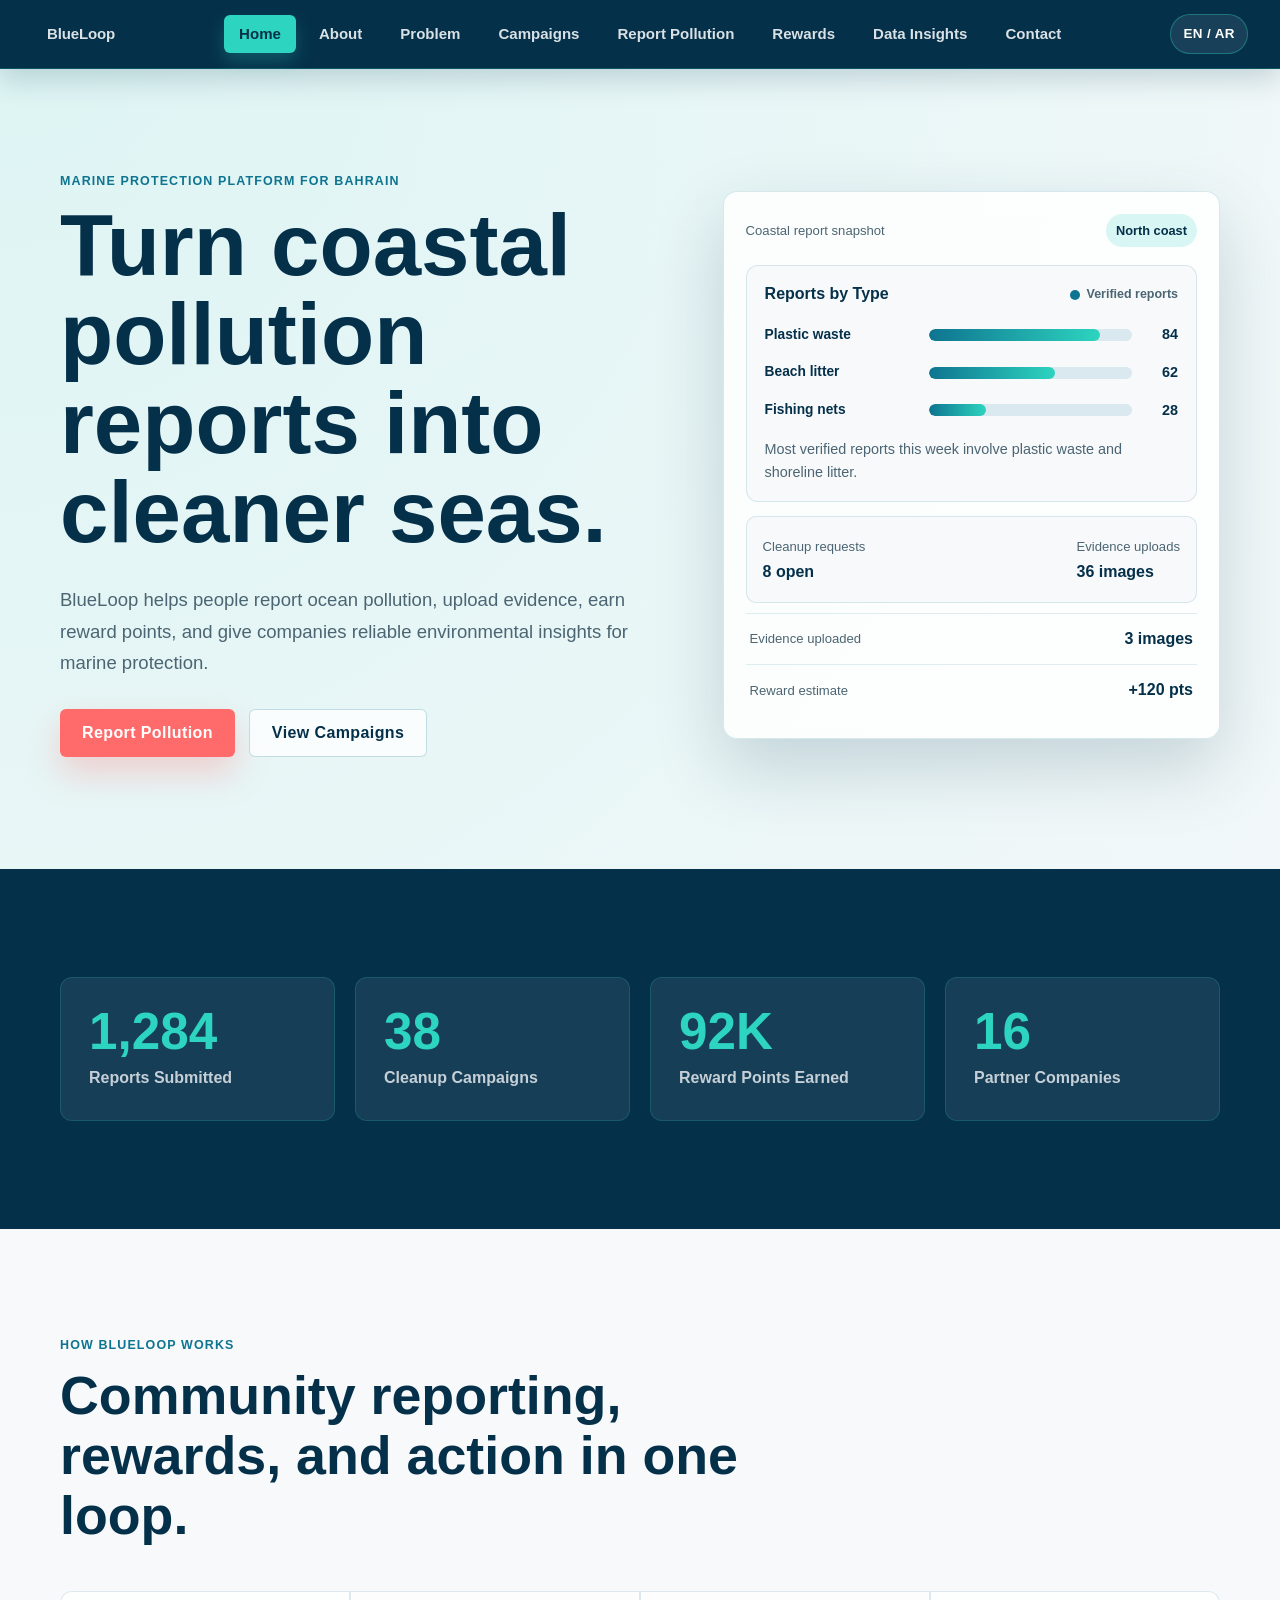
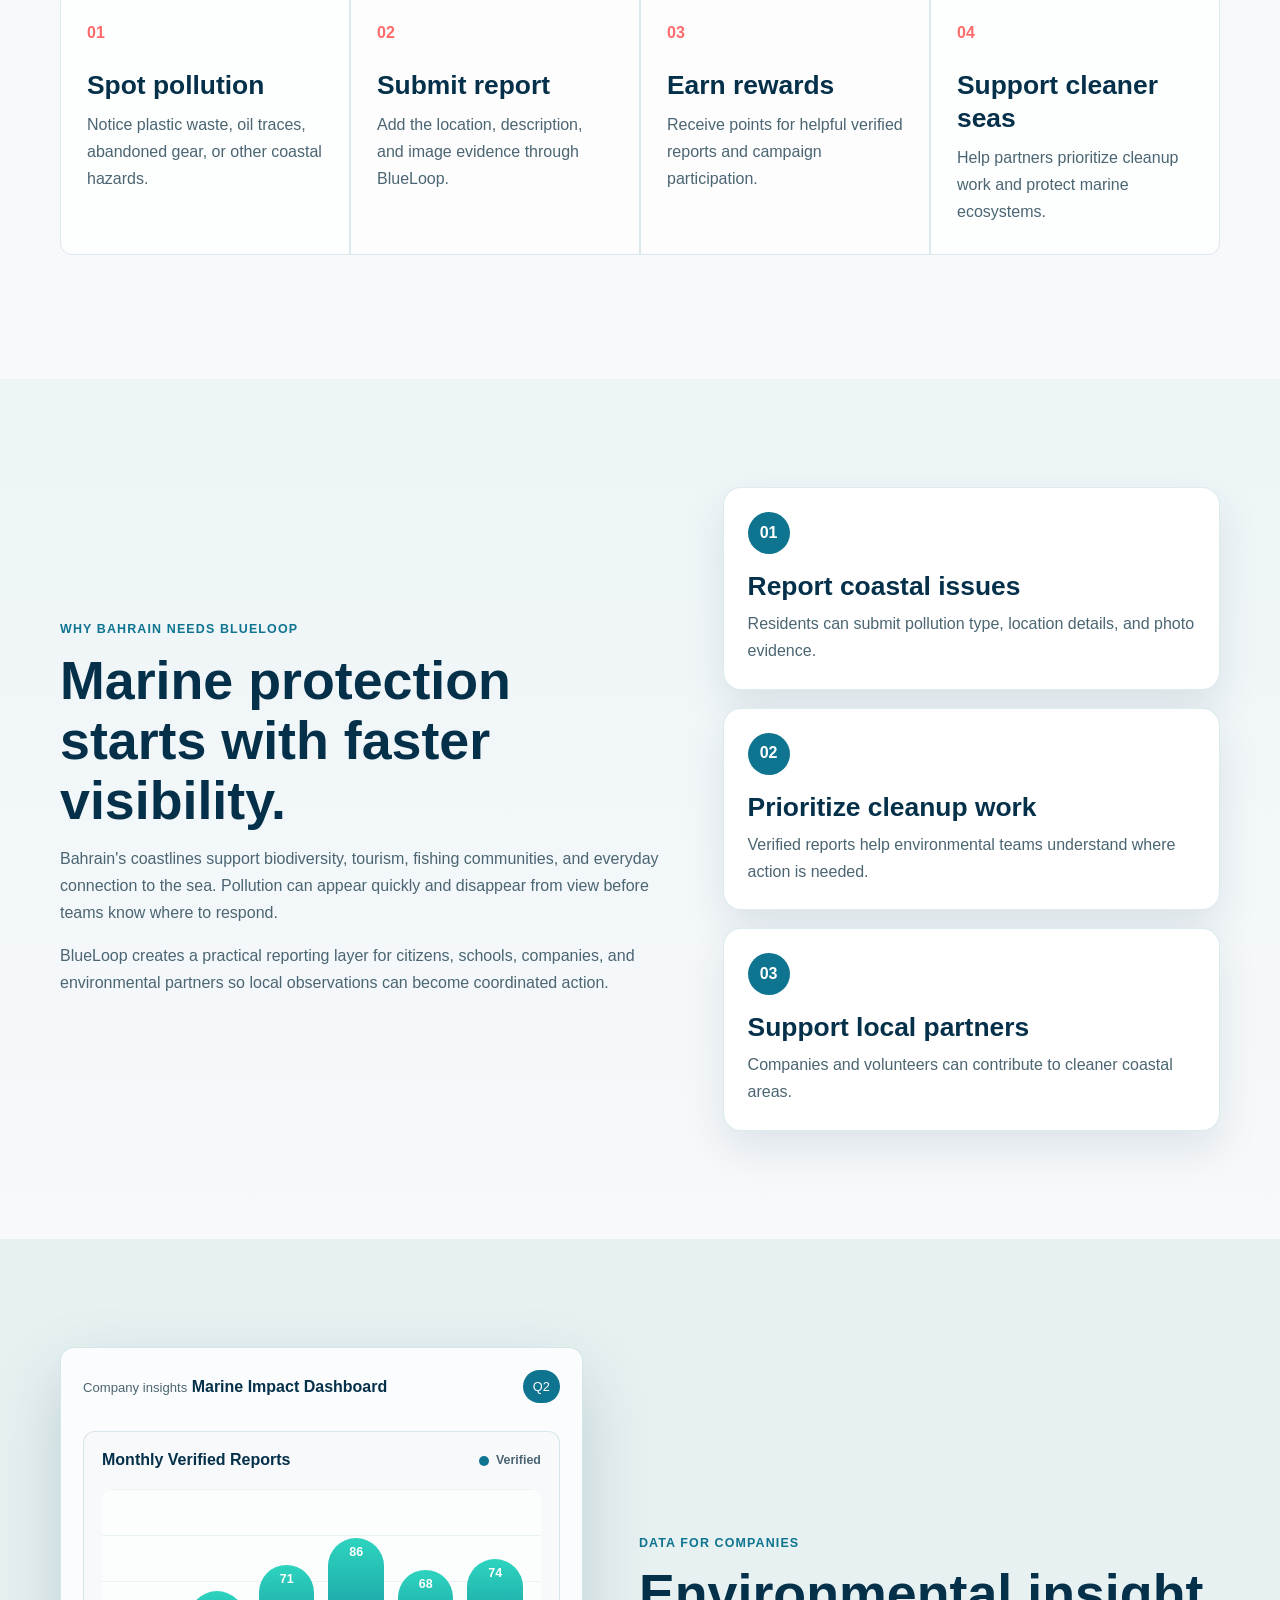
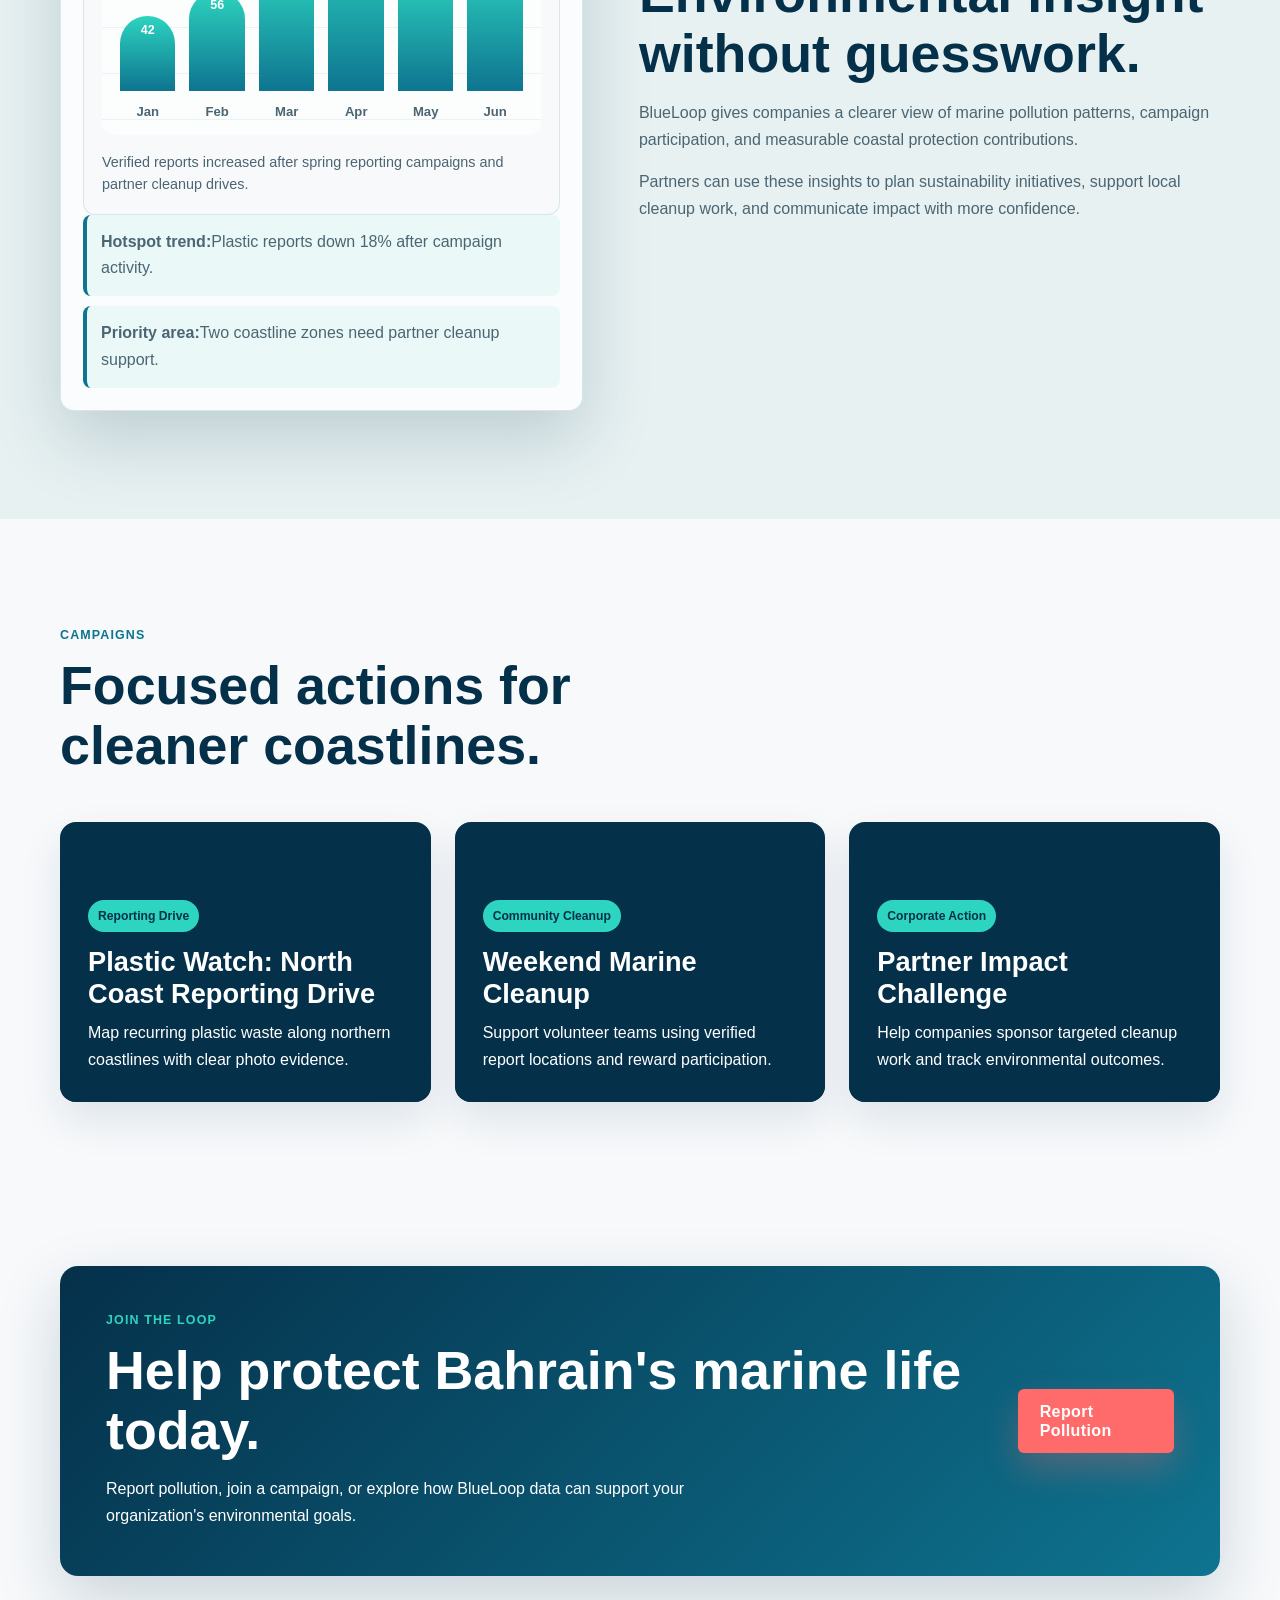
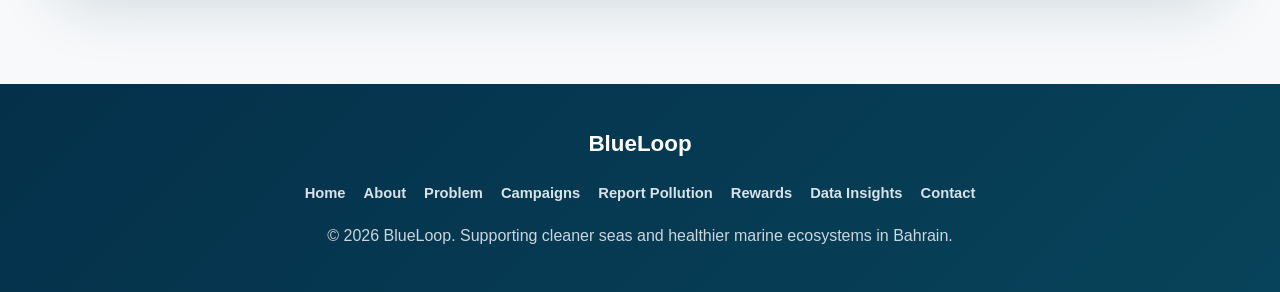
==== commit 4ae41895: "Add files via upload" ====
--- a/index.html
+++ b/index.html
@@ -155,26 +155,22 @@
           <p>Bahrain's coastlines support biodiversity, tourism, fishing communities, and everyday connection to the sea. Pollution can appear quickly and disappear from view before teams know where to respond.</p>
           <p>BlueLoop creates a practical reporting layer for citizens, schools, companies, and environmental partners so local observations can become coordinated action.</p>
         </div>
-        <div class="ocean-visual" aria-label="Map visualization of coastal pollution reports in Bahrain">
-          <div class="map-coastline"></div>
-          <div class="map-path path-one"></div>
-          <div class="map-path path-two"></div>
-          <button class="report-marker marker-one" type="button" aria-label="Plastic waste report near northern coast">
-            <span>Plastic waste</span>
-          </button>
-          <button class="report-marker marker-two" type="button" aria-label="Beach litter report near western coastline">
-            <span>Beach litter</span>
-          </button>
-          <button class="report-marker marker-three" type="button" aria-label="Fishing nets report near eastern coast">
-            <span>Fishing nets</span>
-          </button>
-          <button class="report-marker marker-four" type="button" aria-label="Oil trace report near southern coast">
-            <span>Oil trace</span>
-          </button>
-          <button class="report-marker marker-five" type="button" aria-label="Cleanup request near central coastline">
-            <span>Cleanup request</span>
-          </button>
-          <div class="shoreline-note">Coastal reports mapped across Bahrain</div>
+        <div class="bahrain-action-panel" aria-label="BlueLoop coastal reporting priorities">
+          <article class="action-mini-card">
+            <span>01</span>
+            <h3>Report coastal issues</h3>
+            <p>Residents can submit pollution type, location details, and photo evidence.</p>
+          </article>
+          <article class="action-mini-card">
+            <span>02</span>
+            <h3>Prioritize cleanup work</h3>
+            <p>Verified reports help environmental teams understand where action is needed.</p>
+          </article>
+          <article class="action-mini-card">
+            <span>03</span>
+            <h3>Support local partners</h3>
+            <p>Companies and volunteers can contribute to cleaner coastal areas.</p>
+          </article>
         </div>
       </div>
     </section>
@@ -260,8 +256,21 @@
   </main>
 
   <!-- Footer with copyright and closing mission statement. -->
-  <footer>
-    <p>&copy; 2026 BlueLoop. Supporting cleaner seas and healthier marine ecosystems in Bahrain.</p>
+  <footer class="site-footer">
+    <div class="footer-inner">
+      <a class="footer-brand" href="index.html">BlueLoop</a>
+      <nav class="footer-nav" aria-label="Footer navigation">
+        <a href="index.html">Home</a>
+        <a href="about.html">About</a>
+        <a href="problem.html">Problem</a>
+        <a href="campaigns.html">Campaigns</a>
+        <a href="report.html">Report Pollution</a>
+        <a href="rewards.html">Rewards</a>
+        <a href="data.html">Data Insights</a>
+        <a href="contact.html">Contact</a>
+      </nav>
+      <p>&copy; 2026 BlueLoop. Supporting cleaner seas and healthier marine ecosystems in Bahrain.</p>
+    </div>
   </footer>
   <script src="script.js"></script>
 </body>
--- a/style.css
+++ b/style.css
@@ -311,17 +311,60 @@
   transform: translateY(-2px);
 }
 
-/* Footer closes each page with a dark ocean color band. */
-footer {
-  padding: 28px 24px;
+/* Footer closes each page with one centered, shared layout. */
+footer,
+.site-footer {
+  padding: 42px 24px;
   color: var(--white);
   text-align: center;
   background: linear-gradient(135deg, var(--navy), #07435a);
 }
 
+.footer-inner {
+  width: min(100%, 1040px);
+  margin: 0 auto;
+  display: flex;
+  flex-direction: column;
+  align-items: center;
+  gap: 18px;
+}
+
+.footer-brand {
+  color: var(--white);
+  font-size: 1.4rem;
+  font-weight: 800;
+  text-decoration: none;
+}
+
+.footer-nav {
+  display: flex;
+  flex-wrap: wrap;
+  justify-content: center;
+  align-items: center;
+  gap: 10px 18px;
+}
+
+.footer-nav a {
+  color: rgba(247, 249, 251, 0.88);
+  font-size: 0.92rem;
+  font-weight: 700;
+  text-decoration: none;
+  transition: color 180ms ease, transform 180ms ease;
+}
+
+.footer-nav a:hover,
+.footer-nav a:focus {
+  color: var(--aqua);
+  transform: translateY(-1px);
+}
+
 /* Footer text is kept compact and centered. */
-footer p {
-  margin: 0;
+footer p,
+.site-footer p {
+  max-width: 680px;
+  margin: 0 auto;
+  color: rgba(247, 249, 251, 0.82);
+  text-align: center;
 }
 
 /* Desktop layout turns article sections into three-column card grids. */
@@ -581,53 +624,6 @@
   font-size: 0.8rem;
 }
 
-.map-panel {
-  position: relative;
-  height: 230px;
-  margin-bottom: 16px;
-  overflow: hidden;
-  background:
-    linear-gradient(145deg, rgba(5, 48, 74, 0.92), rgba(14, 116, 144, 0.8)),
-    linear-gradient(90deg, transparent 24px, rgba(247, 249, 251, 0.08) 25px),
-    linear-gradient(0deg, transparent 24px, rgba(247, 249, 251, 0.08) 25px);
-  background-size: auto, 48px 48px, 48px 48px;
-  border-radius: 10px;
-}
-
-.map-route {
-  position: absolute;
-  inset: 72px 42px;
-  border-top: 3px solid rgba(45, 212, 191, 0.75);
-  border-right: 3px solid rgba(45, 212, 191, 0.75);
-  border-radius: 50%;
-  transform: rotate(-16deg);
-}
-
-.map-pin {
-  position: absolute;
-  width: 16px;
-  height: 16px;
-  background: var(--coral);
-  border: 3px solid var(--white);
-  border-radius: 50%;
-  box-shadow: 0 0 0 8px rgba(255, 107, 107, 0.18);
-}
-
-.pin-one {
-  top: 54px;
-  left: 72px;
-}
-
-.pin-two {
-  right: 92px;
-  bottom: 64px;
-}
-
-.pin-three {
-  right: 46px;
-  top: 88px;
-}
-
 .report-card {
   padding: 16px;
   margin-bottom: 10px;
@@ -733,157 +729,39 @@
   grid-template-columns: minmax(340px, 0.9fr) minmax(0, 1fr);
 }
 
-.ocean-visual {
-  position: relative;
-  min-height: 390px;
-  overflow: hidden;
-  background:
-    linear-gradient(rgba(5, 48, 74, 0.06) 1px, transparent 1px),
-    linear-gradient(90deg, rgba(5, 48, 74, 0.06) 1px, transparent 1px),
-    linear-gradient(145deg, #dceff0 0%, #b7dddd 48%, #7ebfbd 100%);
-  background-size: 34px 34px, 34px 34px, auto;
-  border: 1px solid rgba(14, 116, 144, 0.18);
+.bahrain-action-panel {
+  display: grid;
+  gap: 18px;
+}
+
+.action-mini-card {
+  padding: 24px;
+  background: var(--white);
+  border: 1px solid rgba(14, 116, 144, 0.14);
   border-radius: 18px;
   box-shadow: var(--shadow-soft);
 }
 
-.map-coastline {
-  position: absolute;
-  top: 42px;
-  right: 72px;
-  bottom: 88px;
-  left: 82px;
-  background:
-    radial-gradient(circle at 42% 28%, rgba(247, 249, 251, 0.94) 0 8%, transparent 8.5%),
-    linear-gradient(145deg, rgba(247, 249, 251, 0.95), rgba(223, 239, 240, 0.92));
-  clip-path: polygon(39% 0, 61% 7%, 73% 24%, 70% 43%, 86% 54%, 78% 73%, 56% 82%, 48% 100%, 28% 86%, 18% 63%, 0 52%, 17% 34%, 20% 14%);
-  filter: drop-shadow(0 18px 28px rgba(5, 48, 74, 0.18));
-}
-
-.map-path {
-  position: absolute;
-  border: 2px dashed rgba(14, 116, 144, 0.28);
-  border-right: 0;
-  border-bottom: 0;
-  border-radius: 48%;
-  pointer-events: none;
-}
-
-.path-one {
-  top: 92px;
-  left: 120px;
-  width: 210px;
-  height: 150px;
-  transform: rotate(-10deg);
-}
-
-.path-two {
-  right: 92px;
-  bottom: 116px;
-  width: 230px;
-  height: 128px;
-  transform: rotate(18deg);
-}
-
-.report-marker {
-  position: absolute;
-  width: 20px;
-  height: 20px;
-  padding: 0;
-  border: 3px solid var(--white);
+.action-mini-card span {
+  display: inline-flex;
+  align-items: center;
+  justify-content: center;
+  width: 42px;
+  height: 42px;
+  margin-bottom: 16px;
+  color: var(--white);
+  background: var(--teal);
   border-radius: 50%;
-  background: var(--coral);
-  box-shadow: 0 0 0 8px rgba(255, 107, 107, 0.18), 0 12px 24px rgba(5, 48, 74, 0.22);
-  cursor: pointer;
-  animation: markerPulse 2.4s ease-in-out infinite;
-}
-
-.report-marker::after {
-  content: "";
-  position: absolute;
-  inset: -14px;
-  border: 1px solid rgba(255, 107, 107, 0.34);
-  border-radius: 50%;
-}
-
-.report-marker span {
-  position: absolute;
-  left: 50%;
-  bottom: calc(100% + 12px);
-  min-width: max-content;
-  padding: 7px 9px;
-  color: var(--navy);
-  font-size: 0.74rem;
   font-weight: 900;
-  background: rgba(247, 249, 251, 0.94);
-  border: 1px solid rgba(14, 116, 144, 0.18);
-  border-radius: 999px;
-  box-shadow: 0 10px 22px rgba(5, 48, 74, 0.12);
-  opacity: 0;
-  transform: translate(-50%, 6px);
-  transition: opacity 180ms ease, transform 180ms ease;
-  pointer-events: none;
-}
-
-.report-marker:hover span,
-.report-marker:focus span {
-  opacity: 1;
-  transform: translate(-50%, 0);
-}
-
-.marker-one {
-  top: 92px;
-  left: 42%;
-}
-
-.marker-two {
-  top: 174px;
-  left: 30%;
-  background: var(--teal);
-  animation-delay: 0.3s;
-}
-
-.marker-three {
-  top: 146px;
-  right: 29%;
-  background: var(--aqua);
-  animation-delay: 0.65s;
-}
-
-.marker-four {
-  right: 38%;
-  bottom: 108px;
-  animation-delay: 0.95s;
-}
-
-.marker-five {
-  left: 47%;
-  bottom: 158px;
-  background: var(--teal);
-  animation-delay: 1.2s;
-}
-
-.shoreline-note {
-  position: absolute;
-  right: 24px;
-  bottom: 24px;
-  left: 24px;
-  padding: 16px;
-  color: var(--navy);
-  font-weight: 800;
-  background: rgba(247, 249, 251, 0.78);
-  border-radius: 10px;
-}
-
-@keyframes markerPulse {
-  0%,
-  100% {
-    box-shadow: 0 0 0 7px rgba(255, 107, 107, 0.14), 0 12px 24px rgba(5, 48, 74, 0.20);
-  }
-
-  50% {
-    box-shadow: 0 0 0 13px rgba(255, 107, 107, 0.06), 0 12px 24px rgba(5, 48, 74, 0.20);
-  }
+}
+
+.action-mini-card h3 {
+  margin-bottom: 8px;
+  color: var(--navy);
+}
+
+.action-mini-card p {
+  margin-bottom: 0;
 }
 
 .data-section {
@@ -1264,11 +1142,11 @@
     padding: 20px;
   }
 
-  .map-panel,
   .dashboard-chart,
   .vertical-bar-chart {
     min-height: 190px;
   }
+
 }
 
 /* Inner pages keep the same navigation and footer while using unique page layouts. */
@@ -1883,7 +1761,7 @@
   border-radius: 8px;
 }
 
-/* Contact page presents form, details, map, and link chips. */
+/* Contact page presents form, details, contact cards, and link chips. */
 .contact-details {
   background: var(--navy);
 }
@@ -1901,25 +1779,27 @@
   border-bottom: 1px solid rgba(247, 249, 251, 0.14);
 }
 
-.map-placeholder {
-  position: relative;
-  min-height: 260px;
-  display: flex;
-  align-items: end;
+.contact-info-cards {
+  display: grid;
+  gap: 14px;
   margin-top: 26px;
-  padding: 22px;
-  overflow: hidden;
-  color: var(--white);
-  background:
-    linear-gradient(135deg, rgba(45, 212, 191, 0.22), transparent),
-    repeating-linear-gradient(45deg, rgba(247, 249, 251, 0.08) 0 1px, transparent 1px 24px),
-    var(--teal);
-  border-radius: 16px;
-}
-
-.map-placeholder strong {
-  position: relative;
-  z-index: 1;
+}
+
+.contact-info-cards article {
+  padding: 18px;
+  background: rgba(247, 249, 251, 0.08);
+  border: 1px solid rgba(247, 249, 251, 0.14);
+  border-radius: 14px;
+}
+
+.contact-info-cards strong,
+.contact-info-cards span {
+  display: block;
+}
+
+.contact-info-cards strong {
+  margin-bottom: 6px;
+  color: var(--white);
 }
 
 .social-links-section {
